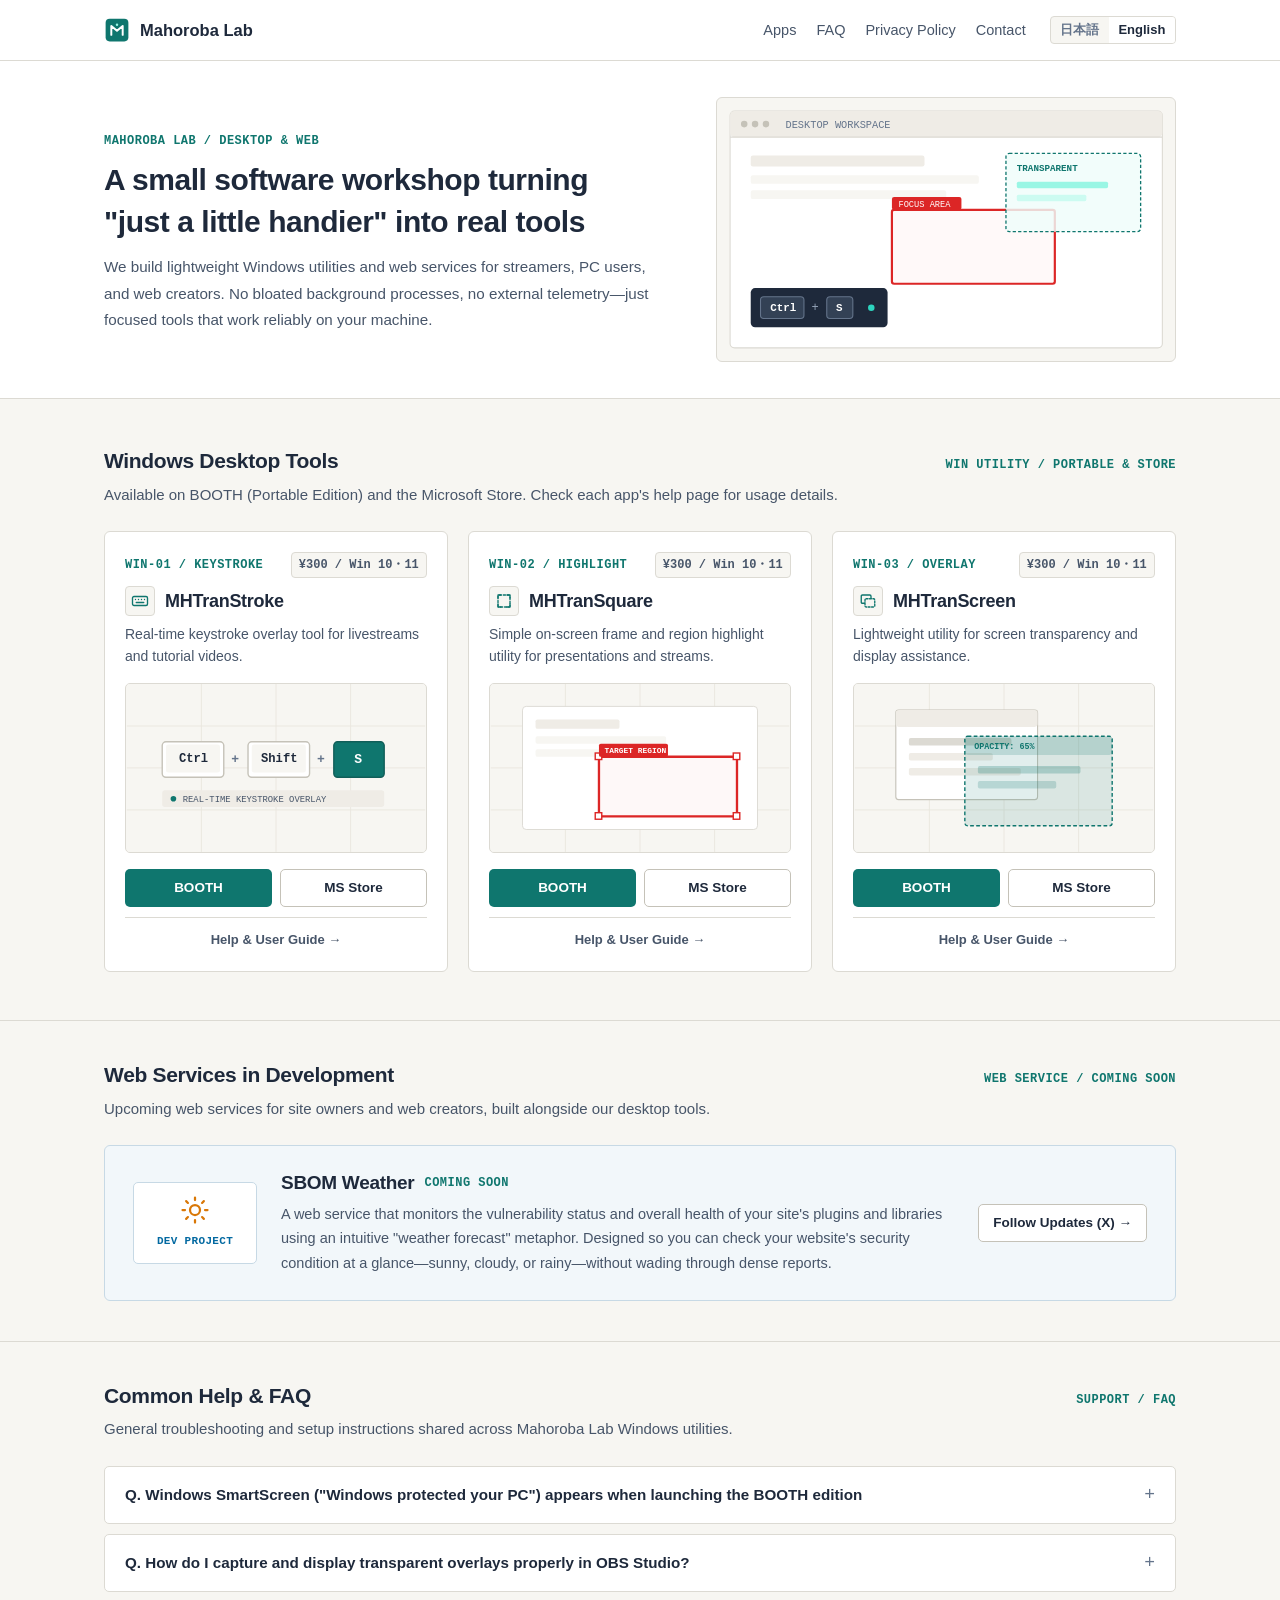
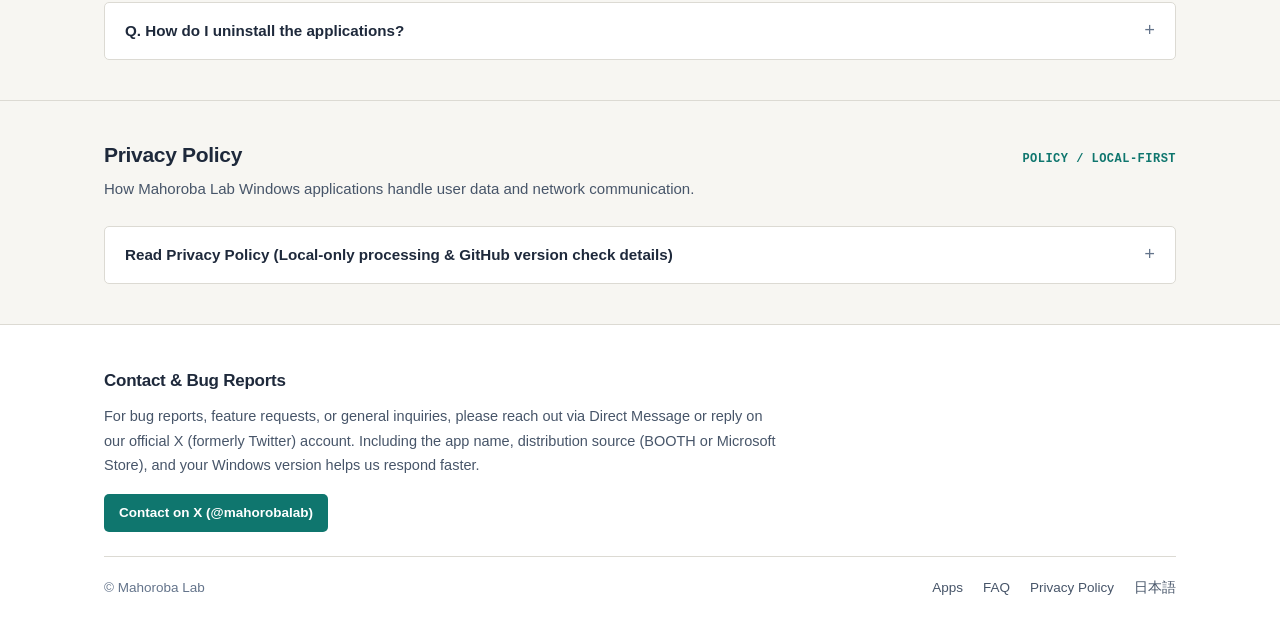
==== en/index.html @ dfae75d5 "feat: add MH-Portal static site with apps, assets, and documentation pages" ====
<!DOCTYPE html>
<html lang="en">
<head>
  <meta charset="UTF-8">
  <meta name="viewport" content="width=device-width, initial-scale=1.0">
  <title>Mahoroba Lab | Official Portal &amp; Help</title>
  <meta name="description" content="Official portal, common help, and privacy policy for Windows utilities and web services developed by Mahoroba Lab.">
  <link rel="stylesheet" href="../assets/css/style.css">
</head>
<body>
  <header class="site-header">
    <div class="container header-inner">
      <a href="index.html" class="brand-link">
        <svg class="brand-mark-svg" viewBox="0 0 32 32" fill="none" aria-hidden="true">
          <rect x="2" y="2" width="28" height="28" rx="5" fill="#0F766E"/>
          <path d="M9 22V11L16 17L23 11V22" stroke="#FFFFFF" stroke-width="2.4" stroke-linecap="round" stroke-linejoin="round"/>
          <circle cx="16" cy="9.5" r="1.5" fill="#99F6E4"/>
        </svg>
        <span>Mahoroba Lab</span>
      </a>
      <div class="header-right">
        <nav class="site-nav" aria-label="Main navigation">
          <a href="#apps">Apps</a>
          <a href="#faq">FAQ</a>
          <a href="#privacy">Privacy Policy</a>
          <a href="#contact">Contact</a>
        </nav>
        <div class="lang-switch" aria-label="Language switcher">
          <a href="../index.html" lang="ja">日本語</a>
          <span class="lang-active" aria-current="page">English</span>
        </div>
      </div>
    </div>
  </header>

  <main>
    <!-- Compact 2-Column Intro -->
    <section class="intro-band">
      <div class="container">
        <div class="intro-grid">
          <div class="intro-copy">
            <span class="mono-label">MAHOROBA LAB / DESKTOP &amp; WEB</span>
            <h1 class="intro-title">A small software workshop turning <span class="ib">"just a little handier"</span> into real tools</h1>
            <p class="intro-lead">
              We build lightweight Windows utilities and web services for streamers, PC users, and web creators. No bloated background processes, no external telemetry—just focused tools that work reliably on your machine.
            </p>
          </div>
          <div class="intro-mockup" aria-hidden="true">
            <svg viewBox="0 0 400 220" fill="none" xmlns="http://www.w3.org/2000/svg">
              <rect x="1" y="1" width="398" height="218" rx="4" fill="#FFFFFF" stroke="#DCDAD3"/>
              <rect x="1" y="1" width="398" height="24" rx="4" fill="#EFECE6"/>
              <line x1="1" y1="25" x2="399" y2="25" stroke="#DCDAD3"/>
              <circle cx="14" cy="13" r="3" fill="#C5C2B8"/>
              <circle cx="24" cy="13" r="3" fill="#C5C2B8"/>
              <circle cx="34" cy="13" r="3" fill="#C5C2B8"/>
              <text x="52" y="16.5" fill="#64748B" font-family="Consolas, monospace" font-size="9.5">DESKTOP WORKSPACE</text>

              <rect x="20" y="42" width="160" height="10" rx="2" fill="#EFECE6"/>
              <rect x="20" y="60" width="210" height="8" rx="2" fill="#F7F6F2"/>
              <rect x="20" y="74" width="180" height="8" rx="2" fill="#F7F6F2"/>

              <rect x="150" y="92" width="150" height="68" rx="2" fill="#FEF2F2" fill-opacity="0.45" stroke="#DC2626" stroke-width="2"/>
              <rect x="150" y="80" width="64" height="12" rx="2" fill="#DC2626"/>
              <text x="156" y="89" fill="#FFFFFF" font-family="Consolas, monospace" font-size="8">FOCUS AREA</text>

              <rect x="255" y="40" width="124" height="72" rx="3" fill="#F0FDFA" fill-opacity="0.82" stroke="#0F766E" stroke-width="1.2" stroke-dasharray="3 2"/>
              <text x="265" y="56" fill="#0F766E" font-family="Consolas, monospace" font-size="8.5" font-weight="bold">TRANSPARENT</text>
              <rect x="265" y="66" width="84" height="6" rx="1.5" fill="#99F6E4"/>
              <rect x="265" y="78" width="64" height="6" rx="1.5" fill="#CCFBF1"/>

              <rect x="20" y="164" width="126" height="36" rx="4" fill="#1E293B"/>
              <rect x="29" y="172" width="40" height="20" rx="3" fill="#334155" stroke="#64748B" stroke-width="1"/>
              <text x="38" y="185.5" fill="#FFFFFF" font-family="Consolas, monospace" font-size="10" font-weight="bold">Ctrl</text>
              <text x="76" y="185.5" fill="#94A3B8" font-family="Consolas, monospace" font-size="11">+</text>
              <rect x="90" y="172" width="24" height="20" rx="3" fill="#334155" stroke="#64748B" stroke-width="1"/>
              <text x="98.5" y="185.5" fill="#FFFFFF" font-family="Consolas, monospace" font-size="10" font-weight="bold">S</text>
              <circle cx="131" cy="182" r="3" fill="#2DD4BF"/>
            </svg>
          </div>
        </div>
      </div>
    </section>

    <!-- Windows Desktop Tools Catalog -->
    <section id="apps" class="section">
      <div class="container">
        <div class="section-header">
          <div class="section-header-row">
            <h2 class="section-title">Windows Desktop Tools</h2>
            <span class="mono-label">WIN UTILITY / PORTABLE &amp; STORE</span>
          </div>
          <p class="section-desc">Available on BOOTH (Portable Edition) and the Microsoft Store. Check each app's help page for usage details.</p>
        </div>

        <div class="apps-grid">
          <!-- MHTranStroke -->
          <article class="card">
            <div class="app-card-header">
              <div class="app-meta-row">
                <span class="mono-label">WIN-01 / KEYSTROKE</span>
                <span class="app-price-tag">¥300 / Win 10・11</span>
              </div>
              <div class="app-title-row">
                <span class="app-icon-box" aria-hidden="true">
                  <svg viewBox="0 0 24 24" fill="none" stroke="currentColor" stroke-width="1.8" stroke-linecap="round" stroke-linejoin="round">
                    <rect x="2" y="6" width="20" height="12" rx="2"/>
                    <path d="M6 10h.01M10 10h.01M14 10h.01M18 10h.01M7 14h10"/>
                  </svg>
                </span>
                <h3 class="app-name">MHTranStroke</h3>
              </div>
              <p class="app-tagline">Real-time keystroke overlay tool for livestreams and tutorial videos.</p>
            </div>
            <div class="screenshot-frame" aria-label="MHTranStroke UI preview">
              <svg viewBox="0 0 320 180" fill="none" xmlns="http://www.w3.org/2000/svg">
                <rect width="320" height="180" fill="#F7F6F2"/>
                <path d="M0 45H320M0 90H320M0 135H320M80 0V180M160 0V180M240 0V180" stroke="#EAE7DF" stroke-width="1"/>
                <rect x="38" y="62" width="66" height="38" rx="4" fill="#FFFFFF" stroke="#C5C2B8" stroke-width="1.5"/>
                <rect x="42" y="65" width="58" height="30" rx="2.5" fill="#F7F6F2"/>
                <text x="56" y="84" fill="#1E293B" font-family="Consolas, monospace" font-size="13" font-weight="bold">Ctrl</text>
                <text x="112" y="85" fill="#64748B" font-family="Consolas, monospace" font-size="14" font-weight="bold">+</text>
                <rect x="130" y="62" width="66" height="38" rx="4" fill="#FFFFFF" stroke="#C5C2B8" stroke-width="1.5"/>
                <rect x="134" y="65" width="58" height="30" rx="2.5" fill="#F7F6F2"/>
                <text x="144" y="84" fill="#1E293B" font-family="Consolas, monospace" font-size="13" font-weight="bold">Shift</text>
                <text x="204" y="85" fill="#64748B" font-family="Consolas, monospace" font-size="14" font-weight="bold">+</text>
                <rect x="222" y="62" width="54" height="38" rx="4" fill="#0F766E" stroke="#115E59" stroke-width="1.5"/>
                <text x="244" y="85" fill="#FFFFFF" font-family="Consolas, monospace" font-size="14" font-weight="bold">S</text>
                <rect x="38" y="114" width="238" height="18" rx="3" fill="#EFECE6"/>
                <circle cx="50" cy="123" r="3" fill="#0F766E"/>
                <text x="60" y="126.5" fill="#475569" font-family="Consolas, monospace" font-size="9.5">REAL-TIME KEYSTROKE OVERLAY</text>
              </svg>
            </div>
            <div class="card-actions">
              <div class="btn-pair">
                <a href="https://mahorobalab.booth.pm/items/9150270" target="_blank" rel="noopener noreferrer" class="btn btn-primary">BOOTH</a>
                <a href="https://apps.microsoft.com/detail/9N3MZCJGKTMC" target="_blank" rel="noopener noreferrer" class="btn btn-secondary">MS Store</a>
              </div>
              <a href="apps/mhtranstroke.html" class="card-help-link">Help &amp; User Guide →</a>
            </div>
          </article>

          <!-- MHTranSquare -->
          <article class="card">
            <div class="app-card-header">
              <div class="app-meta-row">
                <span class="mono-label">WIN-02 / HIGHLIGHT</span>
                <span class="app-price-tag">¥300 / Win 10・11</span>
              </div>
              <div class="app-title-row">
                <span class="app-icon-box" aria-hidden="true">
                  <svg viewBox="0 0 24 24" fill="none" stroke="currentColor" stroke-width="1.8" stroke-linecap="round" stroke-linejoin="round">
                    <rect x="4" y="4" width="16" height="16" rx="1.5" stroke-dasharray="3 2.5"/>
                    <path d="M4 8V4h4M16 4h4v4M4 16v4h4M16 20h4v-4"/>
                  </svg>
                </span>
                <h3 class="app-name">MHTranSquare</h3>
              </div>
              <p class="app-tagline">Simple on-screen frame and region highlight utility for presentations and streams.</p>
            </div>
            <div class="screenshot-frame" aria-label="MHTranSquare UI preview">
              <svg viewBox="0 0 320 180" fill="none" xmlns="http://www.w3.org/2000/svg">
                <rect width="320" height="180" fill="#F7F6F2"/>
                <path d="M0 45H320M0 90H320M0 135H320M80 0V180M160 0V180M240 0V180" stroke="#EAE7DF" stroke-width="1"/>
                <rect x="34" y="24" width="252" height="132" rx="4" fill="#FFFFFF" stroke="#DCDAD3"/>
                <rect x="48" y="38" width="90" height="10" rx="2" fill="#EFECE6"/>
                <rect x="48" y="56" width="140" height="8" rx="2" fill="#F7F6F2"/>
                <rect x="48" y="70" width="110" height="8" rx="2" fill="#F7F6F2"/>
                <rect x="116" y="78" width="148" height="64" rx="2" fill="#FEF2F2" fill-opacity="0.55" stroke="#DC2626" stroke-width="2.5"/>
                <rect x="112" y="74" width="7" height="7" fill="#FFFFFF" stroke="#DC2626" stroke-width="1.5"/>
                <rect x="260" y="74" width="7" height="7" fill="#FFFFFF" stroke="#DC2626" stroke-width="1.5"/>
                <rect x="112" y="138" width="7" height="7" fill="#FFFFFF" stroke="#DC2626" stroke-width="1.5"/>
                <rect x="260" y="138" width="7" height="7" fill="#FFFFFF" stroke="#DC2626" stroke-width="1.5"/>
                <rect x="116" y="64" width="74" height="14" rx="2" fill="#DC2626"/>
                <text x="122" y="74" fill="#FFFFFF" font-family="Consolas, monospace" font-size="8.5" font-weight="bold">TARGET REGION</text>
              </svg>
            </div>
            <div class="card-actions">
              <div class="btn-pair">
                <a href="https://mahorobalab.booth.pm/items/9150044" target="_blank" rel="noopener noreferrer" class="btn btn-primary">BOOTH</a>
                <a href="https://apps.microsoft.com/detail/9MWCC31HVM4F" target="_blank" rel="noopener noreferrer" class="btn btn-secondary">MS Store</a>
              </div>
              <a href="apps/mhtransquare.html" class="card-help-link">Help &amp; User Guide →</a>
            </div>
          </article>

          <!-- MHTranScreen -->
          <article class="card">
            <div class="app-card-header">
              <div class="app-meta-row">
                <span class="mono-label">WIN-03 / OVERLAY</span>
                <span class="app-price-tag">¥300 / Win 10・11</span>
              </div>
              <div class="app-title-row">
                <span class="app-icon-box" aria-hidden="true">
                  <svg viewBox="0 0 24 24" fill="none" stroke="currentColor" stroke-width="1.8" stroke-linecap="round" stroke-linejoin="round">
                    <rect x="3" y="4" width="13" height="11" rx="1.5"/>
                    <rect x="8" y="9" width="13" height="11" rx="1.5" fill="#F7F6F2" stroke-dasharray="2.5 2"/>
                  </svg>
                </span>
                <h3 class="app-name">MHTranScreen</h3>
              </div>
              <p class="app-tagline">Lightweight utility for screen transparency and display assistance.</p>
            </div>
            <div class="screenshot-frame" aria-label="MHTranScreen UI preview">
              <svg viewBox="0 0 320 180" fill="none" xmlns="http://www.w3.org/2000/svg">
                <rect width="320" height="180" fill="#F7F6F2"/>
                <path d="M0 45H320M0 90H320M0 135H320M80 0V180M160 0V180M240 0V180" stroke="#EAE7DF" stroke-width="1"/>
                <rect x="44" y="28" width="152" height="96" rx="3" fill="#FFFFFF" stroke="#C5C2B8" stroke-width="1.2"/>
                <rect x="44" y="28" width="152" height="18" rx="3" fill="#EFECE6"/>
                <rect x="58" y="58" width="110" height="8" rx="2" fill="#DCDAD3"/>
                <rect x="58" y="74" width="90" height="8" rx="2" fill="#EFECE6"/>
                <rect x="58" y="90" width="120" height="8" rx="2" fill="#EFECE6"/>
                <rect x="118" y="56" width="158" height="96" rx="3" fill="#0F766E" fill-opacity="0.12" stroke="#0F766E" stroke-width="1.5" stroke-dasharray="4 2.5"/>
                <rect x="118" y="56" width="158" height="20" rx="3" fill="#0F766E" fill-opacity="0.18"/>
                <text x="128" y="69.5" fill="#0F766E" font-family="Consolas, monospace" font-size="9" font-weight="bold">OPACITY: 65%</text>
                <rect x="132" y="88" width="110" height="8" rx="2" fill="#0F766E" fill-opacity="0.25"/>
                <rect x="132" y="104" width="84" height="8" rx="2" fill="#0F766E" fill-opacity="0.2"/>
              </svg>
            </div>
            <div class="card-actions">
              <div class="btn-pair">
                <a href="https://mahorobalab.booth.pm/items/9150259" target="_blank" rel="noopener noreferrer" class="btn btn-primary">BOOTH</a>
                <a href="https://apps.microsoft.com/detail/9ND15SXK505D" target="_blank" rel="noopener noreferrer" class="btn btn-secondary">MS Store</a>
              </div>
              <a href="apps/mhtranscreen.html" class="card-help-link">Help &amp; User Guide →</a>
            </div>
          </article>
        </div>
      </div>
    </section>

    <!-- Web Service in Development (Horizontal Banner Card) -->
    <section id="web-services" class="section section-compact section-divider">
      <div class="container">
        <div class="section-header">
          <div class="section-header-row">
            <h2 class="section-title">Web Services in Development</h2>
            <span class="mono-label">WEB SERVICE / COMING SOON</span>
          </div>
          <p class="section-desc">Upcoming web services for site owners and web creators, built alongside our desktop tools.</p>
        </div>

        <article class="weather-banner">
          <div class="weather-badge-col">
            <svg viewBox="0 0 24 24" fill="none" stroke="#D97706" stroke-width="1.8" stroke-linecap="round" aria-hidden="true">
              <circle cx="12" cy="12" r="4"/>
              <path d="M12 2v2M12 20v2M4.93 4.93l1.41 1.41M17.66 17.66l1.41 1.41M2 12h2M20 12h2M4.93 19.07l1.41-1.41M17.66 6.34l1.41-1.41"/>
            </svg>
            <span class="weather-dev-label">DEV PROJECT</span>
          </div>

          <div class="weather-content-col">
            <div class="service-title-row">
              <h3 class="service-title">SBOM Weather</h3>
              <span class="mono-label">COMING SOON</span>
            </div>
            <p class="service-desc">
              A web service that monitors the vulnerability status and overall health of your site's plugins and libraries using an intuitive "weather forecast" metaphor. Designed so you can check your website's security condition at a glance—sunny, cloudy, or rainy—without wading through dense reports.
            </p>
          </div>

          <div class="weather-action-col">
            <a href="https://x.com/mahorobalab" target="_blank" rel="noopener noreferrer" class="btn btn-secondary">
              Follow Updates (X) →
            </a>
          </div>
        </article>
      </div>
    </section>

    <!-- Common Help & FAQ -->
    <section id="faq" class="section section-compact section-divider">
      <div class="container">
        <div class="section-header">
          <div class="section-header-row">
            <h2 class="section-title">Common Help &amp; FAQ</h2>
            <span class="mono-label">SUPPORT / FAQ</span>
          </div>
          <p class="section-desc">General troubleshooting and setup instructions shared across Mahoroba Lab Windows utilities.</p>
        </div>

        <div class="accordion-list">
          <details class="accordion-item">
            <summary class="accordion-summary">Q. Windows SmartScreen ("Windows protected your PC") appears when launching the BOOTH edition</summary>
            <div class="accordion-body">
              <p>Because the portable edition distributed on BOOTH is an independently published executable, Microsoft Defender SmartScreen may display a warning right after release or while download volume is still low.</p>
              <p>After verifying that you downloaded the file directly from our official BOOTH page, follow these steps to launch the app:</p>
              <ol>
                <li>Click <strong>More info</strong> inside the SmartScreen dialog.</li>
                <li>Click <strong>Run anyway</strong> at the bottom of the window.</li>
              </ol>
              <p>Once allowed, the warning will not appear on subsequent launches. Note that the Microsoft Store edition is signed and reviewed through the Store, so this warning does not appear.</p>
            </div>
          </details>

          <details class="accordion-item">
            <summary class="accordion-summary">Q. How do I capture and display transparent overlays properly in OBS Studio?</summary>
            <div class="accordion-body">
              <p>To composite our overlay utilities cleanly with a transparent background in OBS Studio, check your Window Capture or Game Capture properties:</p>
              <ol>
                <li>In OBS <strong>Sources</strong>, add a <strong>Window Capture</strong> source and select the target app window.</li>
                <li>If the window does not appear or transparency is not preserved, change <strong>Capture Method</strong> to <strong>Windows 10 (1903 and up)</strong>.</li>
                <li>If <strong>Allow Transparency</strong> is available in the capture properties, enable it. When using Game Capture, check <strong>Allow Transparency</strong> in the source properties.</li>
              </ol>
              <p>Please also refer to each app's individual Help &amp; User Guide page for recommended per-app settings.</p>
            </div>
          </details>

          <details class="accordion-item">
            <summary class="accordion-summary">Q. How do I uninstall the applications?</summary>
            <div class="accordion-body">
              <p>The uninstallation method depends on how you installed the app:</p>
              <ul>
                <li><strong>BOOTH (Portable Edition):</strong> No installer or Windows registry entries are used. Simply close the application and delete the extracted folder to complete uninstallation.</li>
                <li><strong>Microsoft Store Edition:</strong> Open Windows <strong>Settings</strong> &gt; <strong>Apps</strong> &gt; <strong>Installed apps</strong>, locate the application, and select <strong>Uninstall</strong>.</li>
              </ul>
            </div>
          </details>
        </div>
      </div>
    </section>

    <!-- Privacy Policy (Compact Accordion) -->
    <section id="privacy" class="section section-compact section-divider">
      <div class="container">
        <div class="section-header">
          <div class="section-header-row">
            <h2 class="section-title">Privacy Policy</h2>
            <span class="mono-label">POLICY / LOCAL-FIRST</span>
          </div>
          <p class="section-desc">How Mahoroba Lab Windows applications handle user data and network communication.</p>
        </div>

        <div class="accordion-list">
          <details id="privacy-details" class="accordion-item">
            <summary class="accordion-summary">Read Privacy Policy (Local-only processing &amp; GitHub version check details)</summary>
            <div class="accordion-body">
              <div class="policy-article">
                <h3>1. Local-Only Processing &amp; Zero Data Collection</h3>
                <p>
                  In all Windows applications provided by Mahoroba Lab, user keystrokes, screen regions, display information, and configuration settings are <strong>processed strictly on your local device</strong>. None of this data is ever transmitted to, stored on, or collected by any external server.
                </p>
              </div>

              <div class="policy-article">
                <h3>2. Network Requests for Version Checks</h3>
                <p>
                  To check whether a newer version of the application is available, the app may perform a read-only HTTPS GET request to a public JSON file hosted on GitHub. No personally identifiable information or local user data is transmitted during this check.
                </p>
              </div>

              <div class="policy-article">
                <h3>3. Third-Party Sharing</h3>
                <p>
                  Because our applications do not collect user data, no personal information is ever shared with or provided to third parties.
                </p>
              </div>

              <div class="policy-article">
                <h3>4. Contact &amp; Updates</h3>
                <p>
                  If you have any questions regarding this Privacy Policy, please contact us via our official X account (@mahorobalab). This policy may be updated without prior notice to reflect changes in laws or application specifications.
                </p>
              </div>

              <p class="policy-meta">UPDATED: 2026-11 / MAHOROBA LAB</p>
            </div>
          </details>
        </div>
      </div>
    </section>
  </main>

  <!-- Footer & Contact -->
  <footer id="contact" class="site-footer">
    <div class="container">
      <div class="footer-contact">
        <h2 class="footer-title">Contact &amp; Bug Reports</h2>
        <p class="footer-desc">
          For bug reports, feature requests, or general inquiries, please reach out via Direct Message or reply on our official X (formerly Twitter) account. Including the app name, distribution source (BOOTH or Microsoft Store), and your Windows version helps us respond faster.
        </p>
        <div class="footer-actions">
          <a href="https://x.com/mahorobalab" target="_blank" rel="noopener noreferrer" class="btn btn-primary">
            Contact on X (@mahorobalab)
          </a>
        </div>
      </div>

      <div class="footer-bottom">
        <p>© Mahoroba Lab</p>
        <div class="footer-links">
          <a href="#apps">Apps</a>
          <a href="#faq">FAQ</a>
          <a href="#privacy">Privacy Policy</a>
          <a href="../index.html" lang="ja">日本語</a>
        </div>
      </div>
    </div>
  </footer>

  <script>
    (function () {
      function openPrivacyIfTargeted() {
        if (window.location.hash === '#privacy') {
          var el = document.getElementById('privacy-details');
          if (el) el.open = true;
        }
      }
      openPrivacyIfTargeted();
      window.addEventListener('hashchange', openPrivacyIfTargeted);
    })();
  </script>
</body>
</html>
---- assets/css/style.css ----
/* ==========================================================================
   Mahoroba Lab (まほろばラボ) - Official Portal & Documentation Stylesheet
   Light-mode only, Japanese indie software workshop / catalog aesthetic.
   ========================================================================== */

:root {
  --bg-page: #F7F6F2;
  --bg-card: #FFFFFF;
  --bg-subtle: #EFECE6;
  --bg-weather: #F2F7FA;
  --border-weather: #C7D9E5;
  --text-primary: #1E293B;
  --text-secondary: #475569;
  --text-muted: #64748B;
  --accent: #0F766E;
  --accent-hover: #115E59;
  --accent-soft: #ECFDF5;
  --accent-border: #99F6E4;
  --border: #DCDAD3;
  --border-strong: #C5C2B8;
  --radius-sm: 4px;
  --radius-btn: 5px;
  --radius-md: 5px;
  --radius-lg: 6px;
  --container-width: 1120px;
  --doc-width: 840px;
  --font-sans: "Hiragino Kaku Gothic ProN", "Hiragino Sans", "Noto Sans JP", "Yu Gothic UI", "Yu Gothic", "Meiryo", -apple-system, BlinkMacSystemFont, "Segoe UI", sans-serif;
  --font-mono: "JetBrains Mono", Consolas, ui-monospace, SFMono-Regular, Menlo, Monaco, "Courier New", monospace;
}

/* Reset & Base */
*,
*::before,
*::after {
  box-sizing: border-box;
}

html {
  scroll-behavior: smooth;
  -webkit-text-size-adjust: 100%;
  overflow-x: clip;
}

body {
  margin: 0;
  padding: 0;
  background-color: var(--bg-page);
  color: var(--text-primary);
  font-family: var(--font-sans);
  font-size: 16px;
  font-weight: 400;
  line-height: 1.7;
  -webkit-font-smoothing: antialiased;
  overflow-x: clip;
}

img {
  max-width: 100%;
  display: block;
}

a {
  color: var(--accent);
  text-decoration: none;
}

a:hover {
  text-decoration: underline;
}

h1, h2, h3, h4 {
  margin: 0;
  color: var(--text-primary);
  font-weight: 700;
  line-height: 1.38;
  letter-spacing: -0.015em;
}

p {
  margin: 0;
}

ul, ol {
  margin: 0;
  padding-left: 1.4rem;
}

li + li {
  margin-top: 0.4rem;
}

code {
  font-family: var(--font-mono);
  font-size: 0.875em;
  background-color: var(--bg-subtle);
  border: 1px solid var(--border);
  border-radius: var(--radius-sm);
  padding: 0.12em 0.4em;
  color: var(--text-primary);
}

.ib {
  display: inline-block;
}

/* Monospace Category / Spec Labels */
.mono-label {
  display: inline-block;
  font-family: var(--font-mono);
  font-size: 0.75rem;
  font-weight: 600;
  letter-spacing: 0.04em;
  color: var(--accent);
  text-transform: uppercase;
}

/* Layout Containers */
.container {
  width: 100%;
  max-width: var(--container-width);
  margin: 0 auto;
  padding: 0 1.5rem;
}

.doc-container {
  width: 100%;
  max-width: var(--doc-width);
  margin: 0 auto;
  padding: 0 1.5rem;
}

/* Header */
.site-header {
  background-color: var(--bg-card);
  border-bottom: 1px solid var(--border);
  position: sticky;
  top: 0;
  z-index: 50;
}

.header-inner {
  display: flex;
  align-items: center;
  justify-content: space-between;
  gap: 1.25rem;
  min-height: 60px;
  padding-top: 0.55rem;
  padding-bottom: 0.55rem;
}

.brand-link {
  display: inline-flex;
  align-items: center;
  gap: 0.625rem;
  color: var(--text-primary);
  font-weight: 700;
  font-size: 1.03125rem;
  text-decoration: none;
  white-space: nowrap;
}

.brand-link:hover {
  text-decoration: none;
  color: var(--accent);
}

.brand-mark-svg {
  width: 26px;
  height: 26px;
  flex-shrink: 0;
}

.header-right {
  display: flex;
  align-items: center;
  gap: 1.5rem;
}

.site-nav {
  display: flex;
  align-items: center;
  gap: 1.25rem;
  flex-wrap: wrap;
}

.site-nav a {
  color: var(--text-secondary);
  font-size: 0.90625rem;
  font-weight: 500;
  text-decoration: none;
  transition: color 0.15s ease;
  white-space: nowrap;
}

.site-nav a:hover {
  color: var(--accent);
  text-decoration: none;
}

/* Language Switcher */
.lang-switch {
  display: inline-flex;
  align-items: center;
  border: 1px solid var(--border);
  border-radius: var(--radius-sm);
  background-color: var(--bg-page);
  overflow: hidden;
  flex-shrink: 0;
}

.lang-switch span,
.lang-switch a {
  display: inline-block;
  padding: 0.22rem 0.6rem;
  font-size: 0.8125rem;
  font-weight: 600;
  line-height: 1.4;
  text-decoration: none;
}

.lang-switch .lang-active {
  background-color: var(--bg-card);
  color: var(--text-primary);
}

.lang-switch a {
  color: var(--text-muted);
  transition: color 0.15s ease, background-color 0.15s ease;
}

.lang-switch a:hover {
  color: var(--accent);
  background-color: var(--bg-card);
  text-decoration: none;
}

/* Compact 2-Column Intro (Hero Replacement) */
.intro-band {
  background-color: var(--bg-card);
  border-bottom: 1px solid var(--border);
  padding: 2.25rem 0;
}

.intro-grid {
  display: grid;
  grid-template-columns: 1.25fr 1fr;
  align-items: center;
  gap: 2.25rem;
}

.intro-copy .mono-label {
  margin-bottom: 0.5rem;
}

.intro-title {
  font-size: clamp(1.375rem, 2.5vw, 1.875rem);
  font-weight: 700;
  line-height: 1.38;
  margin-bottom: 0.75rem;
}

.intro-lead {
  color: var(--text-secondary);
  font-size: 0.95rem;
  line-height: 1.75;
  max-width: 560px;
}

/* Lightweight UI Mockup on Right */
.intro-mockup {
  background-color: var(--bg-page);
  border: 1px solid var(--border);
  border-radius: var(--radius-lg);
  padding: 0.75rem;
}

.intro-mockup svg {
  width: 100%;
  height: auto;
  display: block;
}

/* Sections */
.section {
  padding: 3rem 0;
}

.section-compact {
  padding: 2.5rem 0;
}

.section-divider {
  border-top: 1px solid var(--border);
}

.section-header {
  margin-bottom: 1.5rem;
}

.section-header-row {
  display: flex;
  align-items: baseline;
  justify-content: space-between;
  flex-wrap: wrap;
  gap: 0.5rem 1rem;
  margin-bottom: 0.35rem;
}

.section-title {
  font-size: 1.3125rem;
  font-weight: 700;
}

.section-desc {
  color: var(--text-secondary);
  font-size: 0.9375rem;
}

/* App Grid & Tool Cards */
.apps-grid {
  display: grid;
  grid-template-columns: repeat(3, 1fr);
  gap: 1.25rem;
}

.card {
  background-color: var(--bg-card);
  border: 1px solid var(--border);
  border-radius: var(--radius-lg);
  padding: 1.25rem;
  display: flex;
  flex-direction: column;
}

.app-card-header {
  margin-bottom: 0.75rem;
}

.app-meta-row {
  display: flex;
  align-items: center;
  justify-content: space-between;
  gap: 0.5rem;
  margin-bottom: 0.5rem;
}

.app-price-tag {
  font-family: var(--font-mono);
  font-size: 0.75rem;
  font-weight: 600;
  color: var(--text-secondary);
  background-color: var(--bg-page);
  border: 1px solid var(--border);
  border-radius: var(--radius-sm);
  padding: 0.12rem 0.45rem;
  white-space: nowrap;
}

.app-title-row {
  display: flex;
  align-items: center;
  gap: 0.625rem;
  margin-bottom: 0.4rem;
}

.app-icon-box {
  width: 30px;
  height: 30px;
  border-radius: var(--radius-sm);
  background-color: var(--bg-page);
  border: 1px solid var(--border);
  display: inline-flex;
  align-items: center;
  justify-content: center;
  flex-shrink: 0;
  color: var(--accent);
}

.app-icon-box svg {
  width: 18px;
  height: 18px;
}

.app-name {
  font-size: 1.125rem;
  font-weight: 700;
}

.app-tagline {
  color: var(--text-secondary);
  font-size: 0.875rem;
  line-height: 1.6;
  min-height: 2.8em;
}

/* Screenshot Frame (16:9, SVG illustration ready to swap with <img>) */
.screenshot-frame {
  aspect-ratio: 16 / 9;
  background-color: var(--bg-page);
  border: 1px solid var(--border);
  border-radius: var(--radius-md);
  display: flex;
  align-items: center;
  justify-content: center;
  margin: 0.25rem 0 1rem;
  overflow: hidden;
}

.screenshot-frame img {
  width: 100%;
  height: 100%;
  object-fit: cover;
}

.screenshot-frame svg {
  width: 100%;
  height: 100%;
  display: block;
}

/* Card Actions: 50/50 Buttons + Subtle Help Link */
.card-actions {
  margin-top: auto;
  display: flex;
  flex-direction: column;
  gap: 0.65rem;
}

.btn-pair {
  display: grid;
  grid-template-columns: 1fr 1fr;
  gap: 0.5rem;
}

.btn {
  display: inline-flex;
  align-items: center;
  justify-content: center;
  gap: 0.4rem;
  padding: 0.55rem 0.875rem;
  font-family: inherit;
  font-size: 0.84375rem;
  font-weight: 600;
  line-height: 1.35;
  border-radius: var(--radius-btn);
  border: 1px solid transparent;
  cursor: pointer;
  text-decoration: none;
  transition: background-color 0.15s ease, border-color 0.15s ease, color 0.15s ease;
  text-align: center;
}

.btn:hover {
  text-decoration: none;
}

.btn-primary {
  background-color: var(--accent);
  color: #FFFFFF;
}

.btn-primary:hover {
  background-color: var(--accent-hover);
}

.btn-secondary {
  background-color: var(--bg-card);
  color: var(--text-primary);
  border-color: var(--border-strong);
}

.btn-secondary:hover {
  background-color: var(--bg-page);
  border-color: var(--text-muted);
}

.card-help-link {
  display: inline-flex;
  align-items: center;
  justify-content: center;
  gap: 0.25rem;
  font-size: 0.8125rem;
  font-weight: 600;
  color: var(--text-secondary);
  border-top: 1px solid var(--border);
  padding-top: 0.65rem;
  transition: color 0.15s ease;
}

.card-help-link:hover {
  color: var(--accent);
  text-decoration: none;
}

/* SBOM Weather Horizontal Banner Card */
.weather-banner {
  background-color: var(--bg-weather);
  border: 1px solid var(--border-weather);
  border-radius: var(--radius-lg);
  padding: 1.5rem 1.75rem;
  display: grid;
  grid-template-columns: auto 1fr auto;
  align-items: center;
  gap: 1.5rem;
}

.weather-badge-col {
  display: flex;
  flex-direction: column;
  align-items: center;
  gap: 0.45rem;
  padding: 0.75rem 1rem;
  background-color: #FFFFFF;
  border: 1px solid var(--border-weather);
  border-radius: var(--radius-md);
  min-width: 124px;
  text-align: center;
}

.weather-badge-col svg {
  width: 30px;
  height: 30px;
}

.weather-dev-label {
  font-family: var(--font-mono);
  font-size: 0.6875rem;
  font-weight: 600;
  color: #0369A1;
  letter-spacing: 0.03em;
}

.weather-content-col {
  min-width: 0;
}

.service-title-row {
  display: flex;
  align-items: center;
  gap: 0.625rem;
  flex-wrap: wrap;
  margin-bottom: 0.35rem;
}

.service-title {
  font-size: 1.1875rem;
  font-weight: 700;
}

.service-desc {
  color: var(--text-secondary);
  font-size: 0.90625rem;
  line-height: 1.7;
}

.weather-action-col {
  flex-shrink: 0;
}

/* Accordions (FAQ & Privacy Policy) */
.accordion-list {
  display: flex;
  flex-direction: column;
  gap: 0.625rem;
  width: 100%;
}

.accordion-item {
  background-color: var(--bg-card);
  border: 1px solid var(--border);
  border-radius: var(--radius-md);
}

.accordion-summary {
  list-style: none;
  cursor: pointer;
  padding: 0.95rem 1.25rem;
  font-weight: 600;
  font-size: 0.95rem;
  color: var(--text-primary);
  display: flex;
  align-items: center;
  justify-content: space-between;
  gap: 1rem;
  user-select: none;
}

.accordion-summary::-webkit-details-marker {
  display: none;
}

.accordion-summary::after {
  content: "+";
  font-family: var(--font-mono);
  font-size: 1.125rem;
  font-weight: 400;
  color: var(--text-muted);
  line-height: 1;
  flex-shrink: 0;
}

.accordion-item[open] .accordion-summary::after {
  content: "−";
  color: var(--accent);
}

.accordion-item[open] .accordion-summary {
  border-bottom: 1px solid var(--border);
}

.accordion-body {
  padding: 1rem 1.25rem 1.15rem;
  color: var(--text-secondary);
  font-size: 0.90625rem;
  line-height: 1.75;
}

.accordion-body p + p,
.accordion-body p + ul,
.accordion-body p + ol,
.accordion-body ul + p,
.accordion-body ol + p {
  margin-top: 0.7rem;
}

.policy-article + .policy-article {
  margin-top: 1.125rem;
  padding-top: 1.125rem;
  border-top: 1px solid var(--border);
}

.policy-article h3 {
  font-size: 0.96875rem;
  margin-bottom: 0.35rem;
}

.policy-meta {
  margin-top: 1.125rem;
  padding-top: 0.875rem;
  border-top: 1px solid var(--border);
  font-family: var(--font-mono);
  font-size: 0.8125rem;
  color: var(--text-muted);
}

/* Footer / Contact */
.site-footer {
  background-color: var(--bg-card);
  border-top: 1px solid var(--border);
  padding: 2.75rem 0 2rem;
}

.footer-contact {
  display: flex;
  flex-direction: column;
  gap: 0.75rem;
  padding-bottom: 1.5rem;
  border-bottom: 1px solid var(--border);
}

.footer-title {
  font-size: 1.0625rem;
}

.footer-desc {
  color: var(--text-secondary);
  font-size: 0.90625rem;
  max-width: 680px;
}

.footer-actions {
  display: flex;
  flex-wrap: wrap;
  gap: 0.75rem;
  margin-top: 0.25rem;
}

.footer-bottom {
  padding-top: 1.25rem;
  display: flex;
  align-items: center;
  justify-content: space-between;
  flex-wrap: wrap;
  gap: 1rem;
  font-size: 0.84375rem;
  color: var(--text-muted);
}

.footer-links {
  display: flex;
  gap: 1.25rem;
  flex-wrap: wrap;
}

.footer-links a {
  color: var(--text-secondary);
}

/* ==========================================================================
   App Help / Documentation Subpages
   ========================================================================== */
.doc-main {
  padding: 2.25rem 0 4rem;
}

.breadcrumb {
  display: flex;
  align-items: center;
  gap: 0.5rem;
  font-size: 0.84375rem;
  color: var(--text-muted);
  margin-bottom: 1.5rem;
  flex-wrap: wrap;
}

.breadcrumb a {
  color: var(--text-secondary);
}

.doc-header {
  padding-bottom: 1.5rem;
  border-bottom: 1px solid var(--border);
  margin-bottom: 1.75rem;
}

.doc-header .mono-label,
.doc-label {
  display: inline-block;
  font-family: var(--font-mono);
  font-size: 0.75rem;
  font-weight: 600;
  letter-spacing: 0.04em;
  color: var(--accent);
  text-transform: uppercase;
  margin-bottom: 0.5rem;
}

.doc-title-row {
  display: flex;
  align-items: center;
  gap: 0.75rem;
  margin-bottom: 0.45rem;
}

.doc-title {
  font-size: clamp(1.5rem, 3vw, 1.875rem);
}

.doc-subtitle {
  color: var(--text-secondary);
  font-size: 1rem;
}

.doc-download-bar {
  display: flex;
  flex-wrap: wrap;
  gap: 0.65rem;
  margin-top: 1.25rem;
}

.doc-section {
  margin-bottom: 2.25rem;
}

.doc-section h2 {
  font-size: 1.1875rem;
  padding-bottom: 0.45rem;
  border-bottom: 1px solid var(--border);
  margin-bottom: 0.875rem;
}

.doc-section h3 {
  font-size: 1rem;
  margin: 1.125rem 0 0.45rem;
}

.doc-section p,
.doc-section ul,
.doc-section ol {
  color: var(--text-secondary);
  font-size: 0.9375rem;
  line-height: 1.8;
}

.doc-section p + p,
.doc-section p + ul,
.doc-section p + ol {
  margin-top: 0.75rem;
}

.callout {
  background-color: var(--bg-card);
  border: 1px solid var(--border);
  border-left: 3px solid var(--accent);
  border-radius: var(--radius-sm);
  padding: 0.9rem 1.15rem;
  margin: 1.125rem 0;
  font-size: 0.90625rem;
  color: var(--text-secondary);
}

.callout strong {
  color: var(--text-primary);
}

.spec-table {
  width: 100%;
  border-collapse: collapse;
  margin-top: 0.75rem;
  font-size: 0.90625rem;
  background-color: var(--bg-card);
}

.spec-table th,
.spec-table td {
  padding: 0.7rem 0.95rem;
  border: 1px solid var(--border);
  text-align: left;
  vertical-align: top;
}

.spec-table th {
  width: 30%;
  background-color: var(--bg-subtle);
  color: var(--text-primary);
  font-weight: 600;
}

.spec-table td {
  color: var(--text-secondary);
}

.doc-nav-footer {
  margin-top: 2.75rem;
  padding-top: 1.5rem;
  border-top: 1px solid var(--border);
  display: flex;
  justify-content: space-between;
  align-items: center;
  flex-wrap: wrap;
  gap: 1rem;
}

/* Responsive */
@media (max-width: 960px) {
  .intro-grid {
    grid-template-columns: 1fr;
    gap: 1.5rem;
  }

  .apps-grid {
    grid-template-columns: repeat(2, 1fr);
  }

  .weather-banner {
    grid-template-columns: 1fr;
    gap: 1.125rem;
  }

  .weather-badge-col {
    flex-direction: row;
    justify-content: flex-start;
    width: fit-content;
    padding: 0.5rem 0.85rem;
  }
}

@media (max-width: 768px) {
  .container,
  .doc-container {
    padding: 0 20px;
  }

  .header-inner {
    flex-wrap: wrap;
    min-height: auto;
    gap: 0.625rem 0.75rem;
    padding-top: 0.65rem;
    padding-bottom: 0.65rem;
  }

  .header-right {
    display: contents;
  }

  .brand-link {
    order: 1;
  }

  .lang-switch {
    order: 2;
    margin-left: auto;
  }

  .site-nav {
    order: 3;
    width: 100%;
    flex-wrap: wrap;
    justify-content: center;
    border-top: 1px solid var(--border);
    padding-top: 0.55rem;
    gap: 0.4rem 0.65rem;
  }

  .site-nav a {
    font-size: 0.75rem;
  }

  .intro-band {
    padding: 1.75rem 0;
  }

  .intro-title {
    font-size: clamp(1.25rem, 5vw, 1.625rem);
    line-height: 1.42;
  }

  .intro-lead {
    font-size: 0.90625rem;
  }

  .section,
  .section-compact {
    padding: 2.25rem 0;
  }

  .section-header {
    margin-bottom: 1.25rem;
  }

  .apps-grid {
    grid-template-columns: 1fr;
    gap: 1rem;
  }

  .card {
    padding: 1.125rem;
  }

  .card,
  .weather-banner,
  .accordion-item {
    min-width: 0;
  }

  .app-tagline {
    min-height: 0;
  }

  .weather-banner {
    padding: 1.25rem;
  }

  .weather-action-col,
  .weather-action-col .btn {
    width: 100%;
  }

  .accordion-summary {
    padding: 0.9rem 1.05rem;
    font-size: 0.90625rem;
  }

  .accordion-body {
    padding: 0.95rem 1.05rem 1.1rem;
  }

  .spec-table th {
    width: 38%;
  }

  .spec-table th,
  .spec-table td {
    padding: 0.65rem 0.75rem;
    font-size: 0.875rem;
    word-break: break-word;
  }
}

@media (max-width: 360px) {
  .container,
  .doc-container {
    padding: 0 16px;
  }

  .intro-title {
    font-size: clamp(1.1875rem, 5.2vw, 1.4rem);
  }

  .card {
    padding: 1rem;
  }

  .btn-pair {
    gap: 0.4rem;
  }

  .btn-pair .btn {
    padding: 0.5rem 0.5rem;
    font-size: 0.8125rem;
  }
}
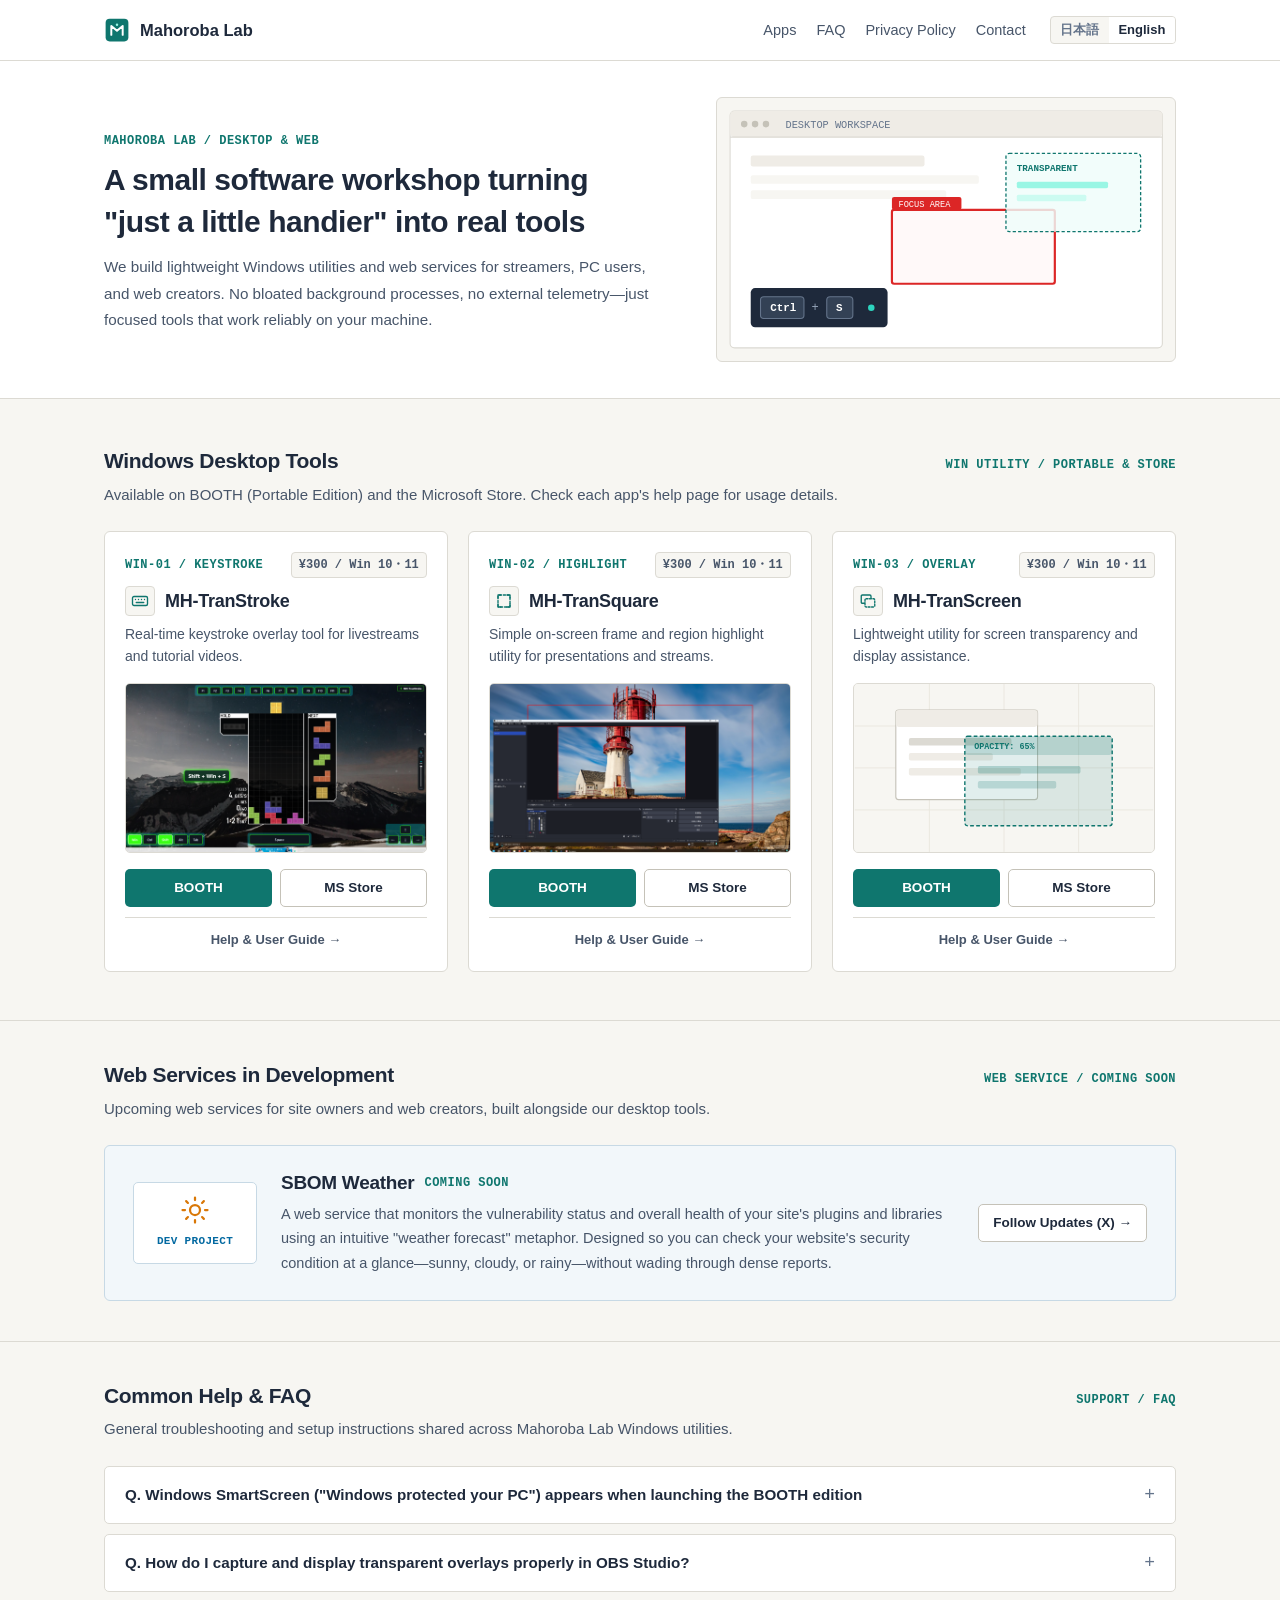
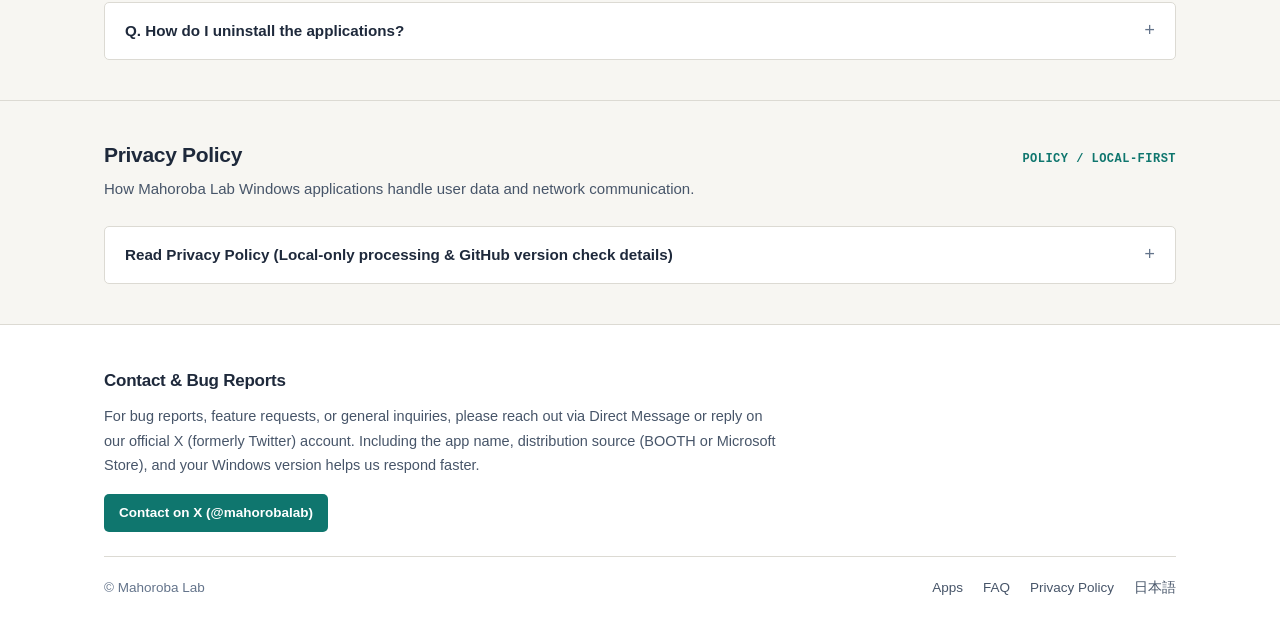
==== commit e97956d9: "feat: add English and Japanese help pages and assets for MH-TranScreen, MH-TranSquare, and MH-TranSt" ====
--- a/en/index.html
+++ b/en/index.html
@@ -93,7 +93,7 @@
         </div>
 
         <div class="apps-grid">
-          <!-- MHTranStroke -->
+          <!-- MH-TranStroke -->
           <article class="card">
             <div class="app-card-header">
               <div class="app-meta-row">
@@ -107,28 +107,12 @@
                     <path d="M6 10h.01M10 10h.01M14 10h.01M18 10h.01M7 14h10"/>
                   </svg>
                 </span>
-                <h3 class="app-name">MHTranStroke</h3>
+                <h3 class="app-name">MH-TranStroke</h3>
               </div>
               <p class="app-tagline">Real-time keystroke overlay tool for livestreams and tutorial videos.</p>
             </div>
-            <div class="screenshot-frame" aria-label="MHTranStroke UI preview">
-              <svg viewBox="0 0 320 180" fill="none" xmlns="http://www.w3.org/2000/svg">
-                <rect width="320" height="180" fill="#F7F6F2"/>
-                <path d="M0 45H320M0 90H320M0 135H320M80 0V180M160 0V180M240 0V180" stroke="#EAE7DF" stroke-width="1"/>
-                <rect x="38" y="62" width="66" height="38" rx="4" fill="#FFFFFF" stroke="#C5C2B8" stroke-width="1.5"/>
-                <rect x="42" y="65" width="58" height="30" rx="2.5" fill="#F7F6F2"/>
-                <text x="56" y="84" fill="#1E293B" font-family="Consolas, monospace" font-size="13" font-weight="bold">Ctrl</text>
-                <text x="112" y="85" fill="#64748B" font-family="Consolas, monospace" font-size="14" font-weight="bold">+</text>
-                <rect x="130" y="62" width="66" height="38" rx="4" fill="#FFFFFF" stroke="#C5C2B8" stroke-width="1.5"/>
-                <rect x="134" y="65" width="58" height="30" rx="2.5" fill="#F7F6F2"/>
-                <text x="144" y="84" fill="#1E293B" font-family="Consolas, monospace" font-size="13" font-weight="bold">Shift</text>
-                <text x="204" y="85" fill="#64748B" font-family="Consolas, monospace" font-size="14" font-weight="bold">+</text>
-                <rect x="222" y="62" width="54" height="38" rx="4" fill="#0F766E" stroke="#115E59" stroke-width="1.5"/>
-                <text x="244" y="85" fill="#FFFFFF" font-family="Consolas, monospace" font-size="14" font-weight="bold">S</text>
-                <rect x="38" y="114" width="238" height="18" rx="3" fill="#EFECE6"/>
-                <circle cx="50" cy="123" r="3" fill="#0F766E"/>
-                <text x="60" y="126.5" fill="#475569" font-family="Consolas, monospace" font-size="9.5">REAL-TIME KEYSTROKE OVERLAY</text>
-              </svg>
+            <div class="screenshot-frame">
+              <img src="../assets/images/mhtranstrork.png" alt="MH-TranStroke screenshot" loading="lazy">
             </div>
             <div class="card-actions">
               <div class="btn-pair">
@@ -139,7 +123,7 @@
             </div>
           </article>
 
-          <!-- MHTranSquare -->
+          <!-- MH-TranSquare -->
           <article class="card">
             <div class="app-card-header">
               <div class="app-meta-row">
@@ -153,26 +137,12 @@
                     <path d="M4 8V4h4M16 4h4v4M4 16v4h4M16 20h4v-4"/>
                   </svg>
                 </span>
-                <h3 class="app-name">MHTranSquare</h3>
+                <h3 class="app-name">MH-TranSquare</h3>
               </div>
               <p class="app-tagline">Simple on-screen frame and region highlight utility for presentations and streams.</p>
             </div>
-            <div class="screenshot-frame" aria-label="MHTranSquare UI preview">
-              <svg viewBox="0 0 320 180" fill="none" xmlns="http://www.w3.org/2000/svg">
-                <rect width="320" height="180" fill="#F7F6F2"/>
-                <path d="M0 45H320M0 90H320M0 135H320M80 0V180M160 0V180M240 0V180" stroke="#EAE7DF" stroke-width="1"/>
-                <rect x="34" y="24" width="252" height="132" rx="4" fill="#FFFFFF" stroke="#DCDAD3"/>
-                <rect x="48" y="38" width="90" height="10" rx="2" fill="#EFECE6"/>
-                <rect x="48" y="56" width="140" height="8" rx="2" fill="#F7F6F2"/>
-                <rect x="48" y="70" width="110" height="8" rx="2" fill="#F7F6F2"/>
-                <rect x="116" y="78" width="148" height="64" rx="2" fill="#FEF2F2" fill-opacity="0.55" stroke="#DC2626" stroke-width="2.5"/>
-                <rect x="112" y="74" width="7" height="7" fill="#FFFFFF" stroke="#DC2626" stroke-width="1.5"/>
-                <rect x="260" y="74" width="7" height="7" fill="#FFFFFF" stroke="#DC2626" stroke-width="1.5"/>
-                <rect x="112" y="138" width="7" height="7" fill="#FFFFFF" stroke="#DC2626" stroke-width="1.5"/>
-                <rect x="260" y="138" width="7" height="7" fill="#FFFFFF" stroke="#DC2626" stroke-width="1.5"/>
-                <rect x="116" y="64" width="74" height="14" rx="2" fill="#DC2626"/>
-                <text x="122" y="74" fill="#FFFFFF" font-family="Consolas, monospace" font-size="8.5" font-weight="bold">TARGET REGION</text>
-              </svg>
+            <div class="screenshot-frame">
+              <img src="../assets/images/mhtransquare.png" alt="MH-TranSquare screenshot" loading="lazy">
             </div>
             <div class="card-actions">
               <div class="btn-pair">
@@ -183,7 +153,7 @@
             </div>
           </article>
 
-          <!-- MHTranScreen -->
+          <!-- MH-TranScreen -->
           <article class="card">
             <div class="app-card-header">
               <div class="app-meta-row">
@@ -197,11 +167,11 @@
                     <rect x="8" y="9" width="13" height="11" rx="1.5" fill="#F7F6F2" stroke-dasharray="2.5 2"/>
                   </svg>
                 </span>
-                <h3 class="app-name">MHTranScreen</h3>
+                <h3 class="app-name">MH-TranScreen</h3>
               </div>
               <p class="app-tagline">Lightweight utility for screen transparency and display assistance.</p>
             </div>
-            <div class="screenshot-frame" aria-label="MHTranScreen UI preview">
+            <div class="screenshot-frame" aria-label="MH-TranScreen UI preview">
               <svg viewBox="0 0 320 180" fill="none" xmlns="http://www.w3.org/2000/svg">
                 <rect width="320" height="180" fill="#F7F6F2"/>
                 <path d="M0 45H320M0 90H320M0 135H320M80 0V180M160 0V180M240 0V180" stroke="#EAE7DF" stroke-width="1"/>
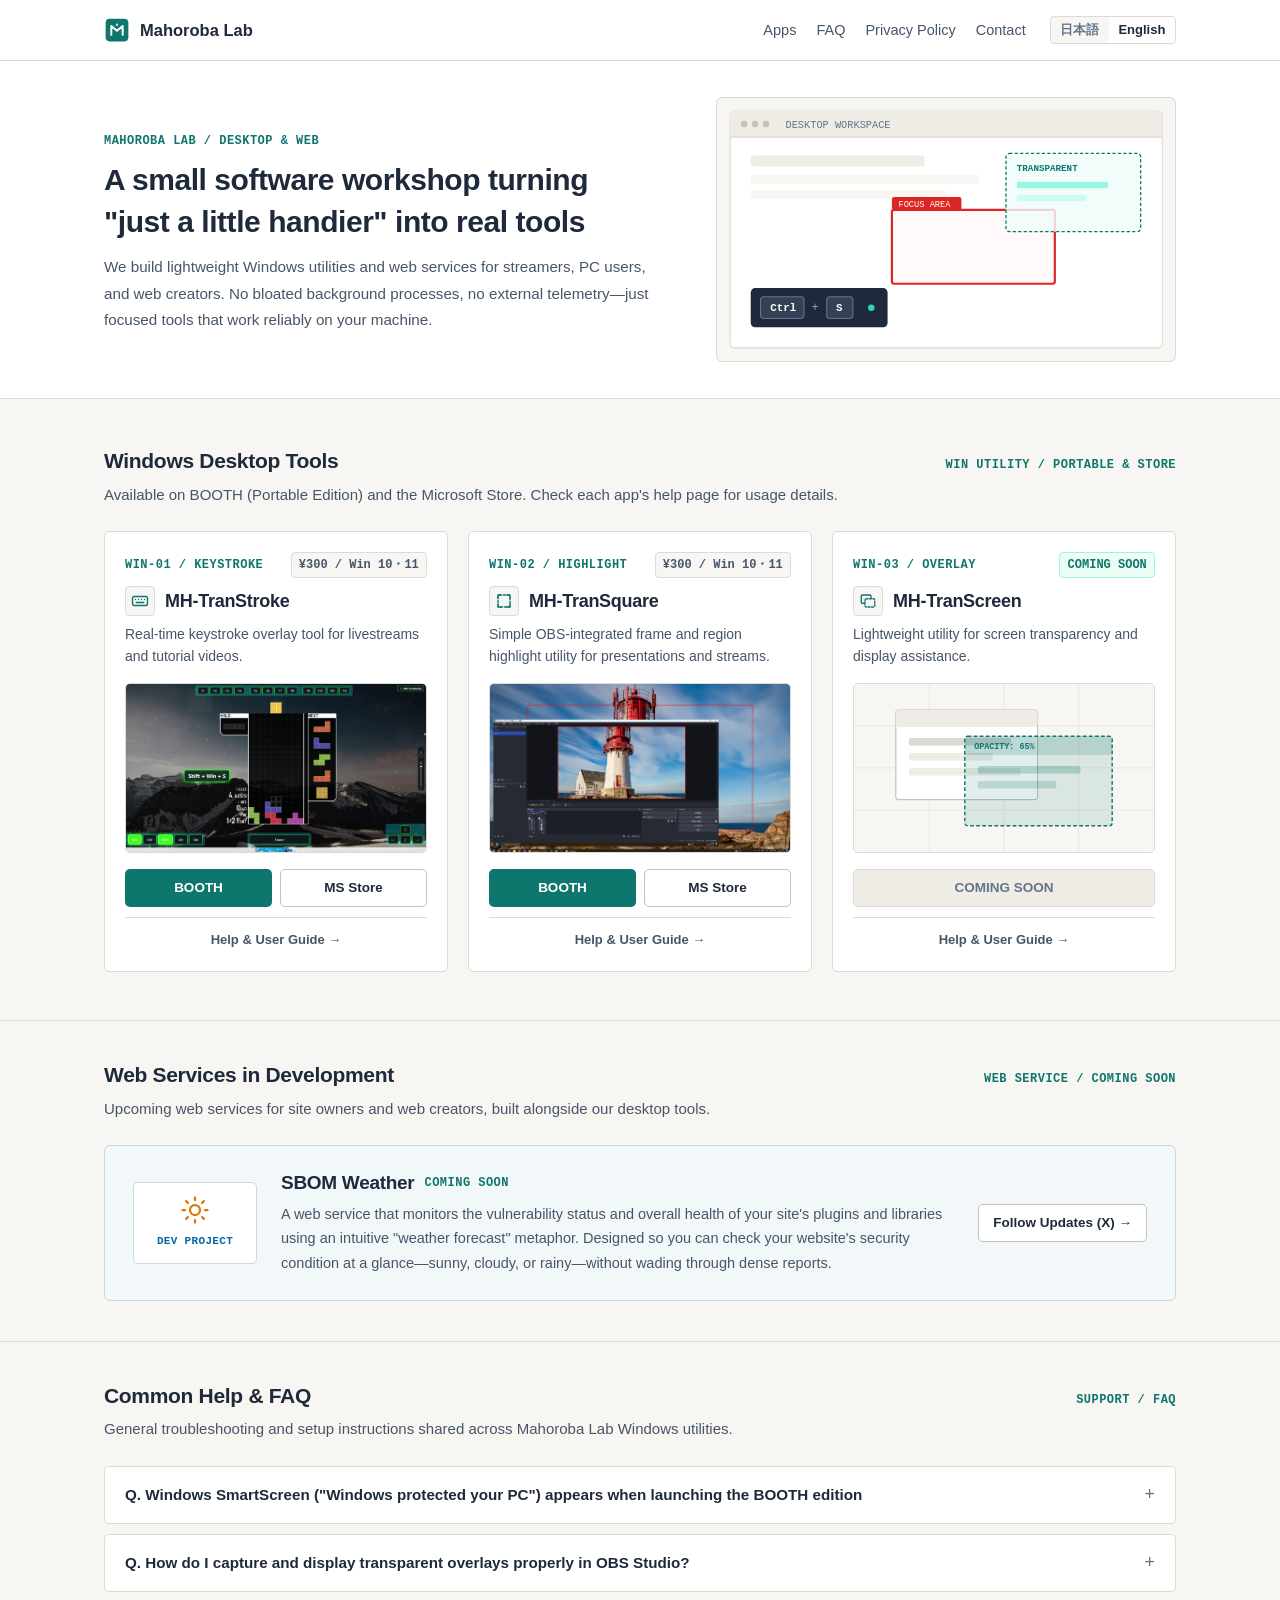
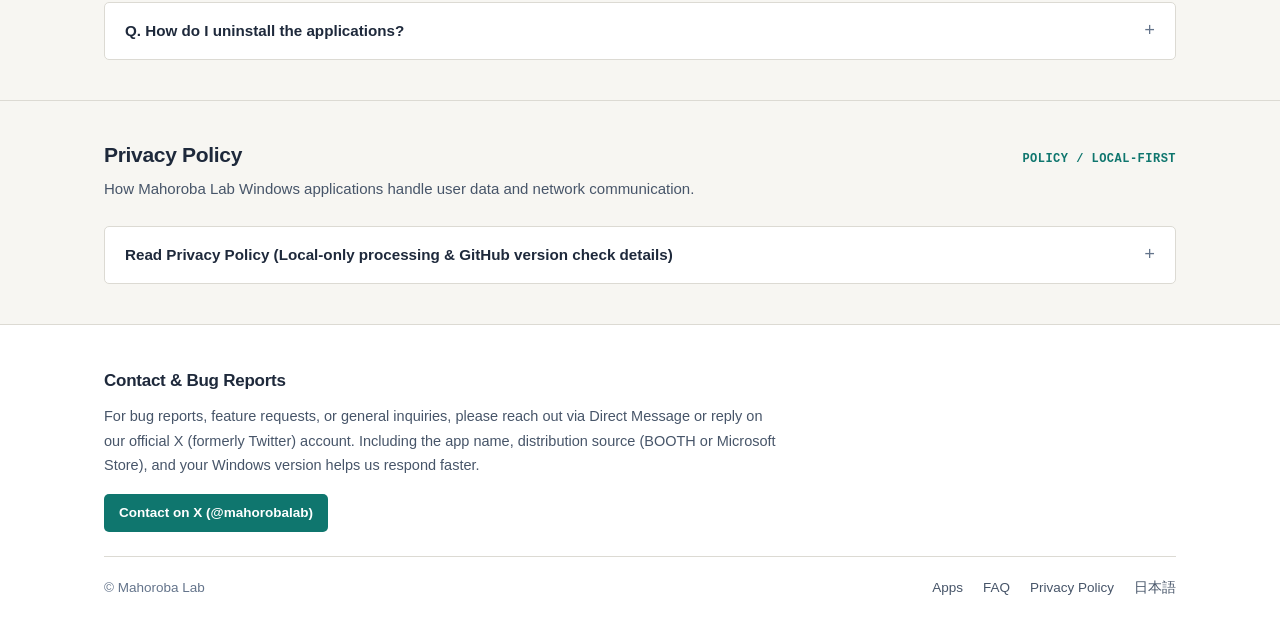
==== commit 8391cd74: "feat: add portal catalog and tool detail pages for mhtrans apps" ====
--- a/en/index.html
+++ b/en/index.html
@@ -139,7 +139,7 @@
                 </span>
                 <h3 class="app-name">MH-TranSquare</h3>
               </div>
-              <p class="app-tagline">Simple on-screen frame and region highlight utility for presentations and streams.</p>
+              <p class="app-tagline">Simple OBS-integrated frame and region highlight utility for presentations and streams.</p>
             </div>
             <div class="screenshot-frame">
               <img src="../assets/images/mhtransquare.png" alt="MH-TranSquare screenshot" loading="lazy">
@@ -158,7 +158,7 @@
             <div class="app-card-header">
               <div class="app-meta-row">
                 <span class="mono-label">WIN-03 / OVERLAY</span>
-                <span class="app-price-tag">¥300 / Win 10・11</span>
+                <span class="app-price-tag is-soon">COMING SOON</span>
               </div>
               <div class="app-title-row">
                 <span class="app-icon-box" aria-hidden="true">
@@ -188,10 +188,7 @@
               </svg>
             </div>
             <div class="card-actions">
-              <div class="btn-pair">
-                <a href="https://mahorobalab.booth.pm/items/9150259" target="_blank" rel="noopener noreferrer" class="btn btn-primary">BOOTH</a>
-                <a href="https://apps.microsoft.com/detail/9ND15SXK505D" target="_blank" rel="noopener noreferrer" class="btn btn-secondary">MS Store</a>
-              </div>
+              <span class="btn btn-disabled" aria-disabled="true">COMING SOON</span>
               <a href="apps/mhtranscreen.html" class="card-help-link">Help &amp; User Guide →</a>
             </div>
           </article>
--- a/assets/css/style.css
+++ b/assets/css/style.css
@@ -356,6 +356,12 @@
   white-space: nowrap;
 }
 
+.app-price-tag.is-soon {
+  color: var(--accent);
+  background-color: var(--accent-soft);
+  border-color: var(--accent-border);
+}
+
 .app-title-row {
   display: flex;
   align-items: center;
@@ -474,6 +480,14 @@
   border-color: var(--text-muted);
 }
 
+.btn-disabled {
+  background-color: var(--bg-subtle);
+  color: var(--text-muted);
+  border-color: var(--border);
+  cursor: default;
+  pointer-events: none;
+}
+
 .card-help-link {
   display: inline-flex;
   align-items: center;
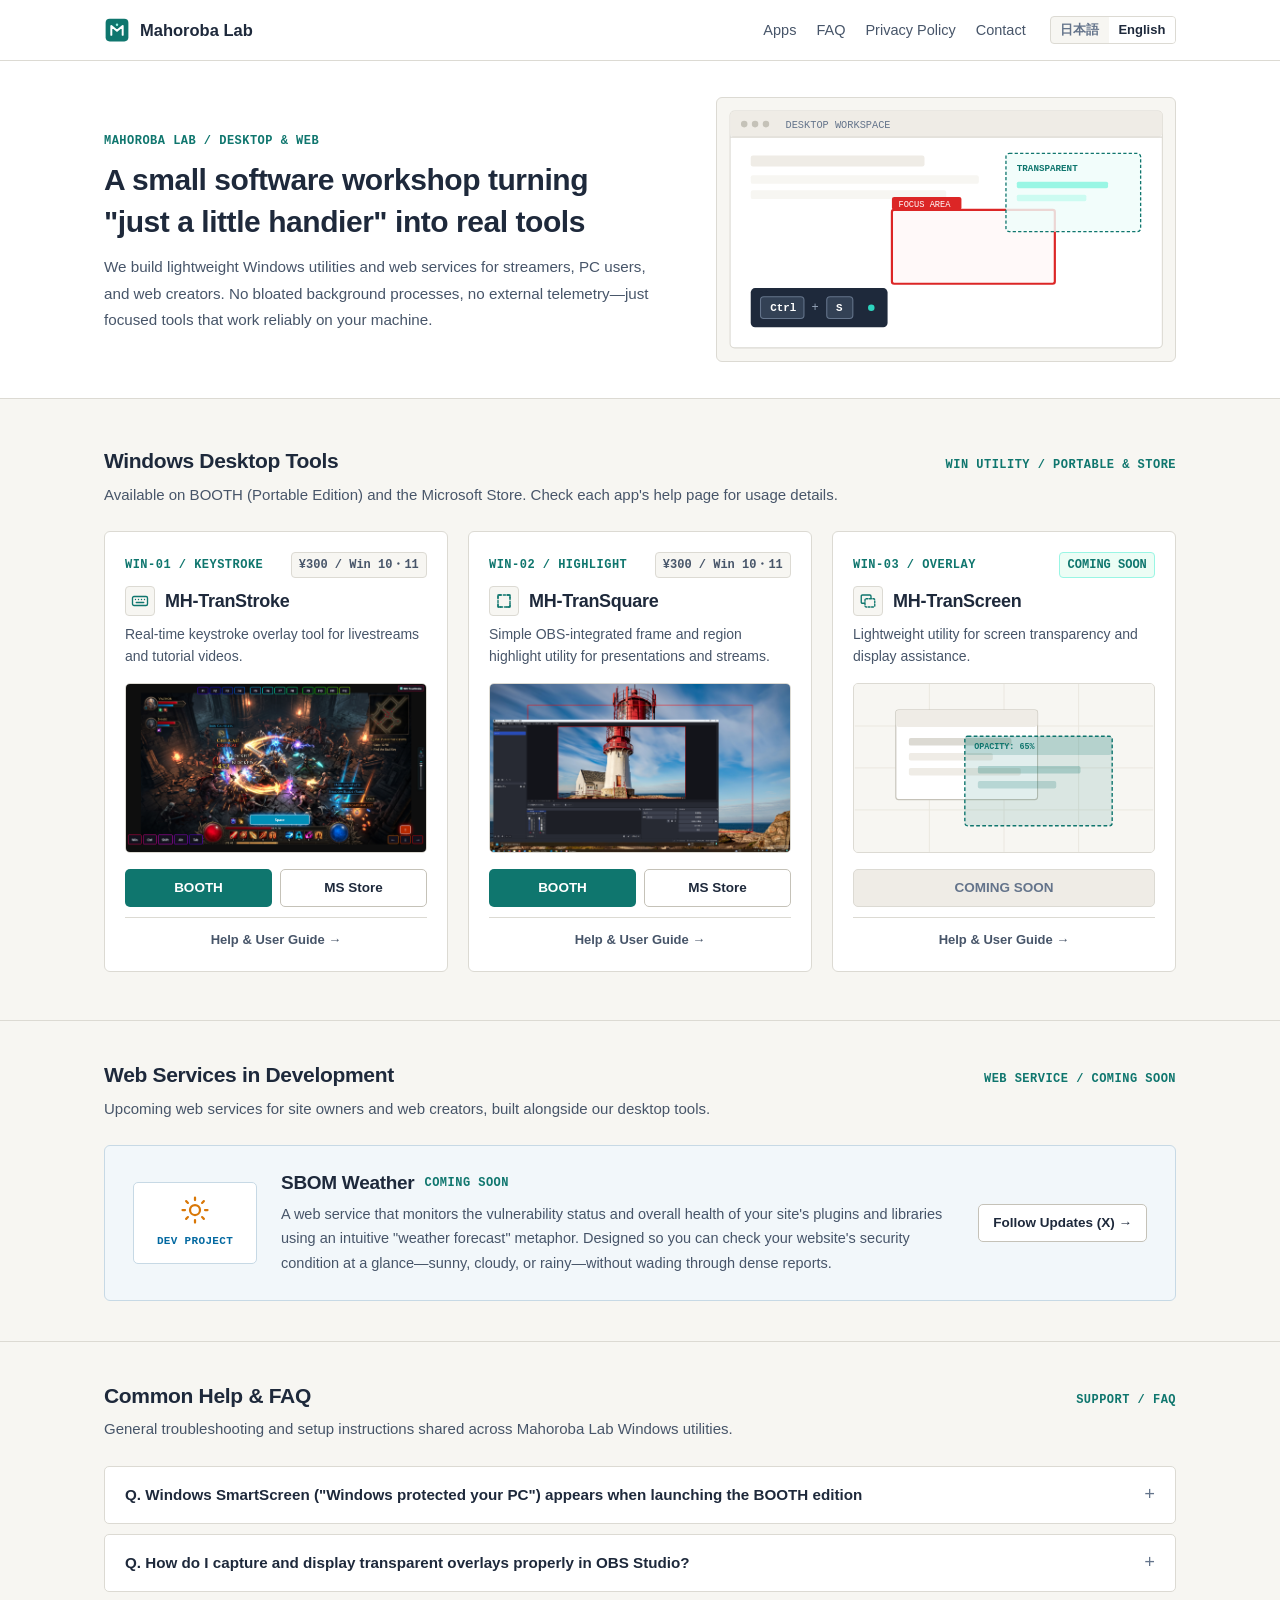
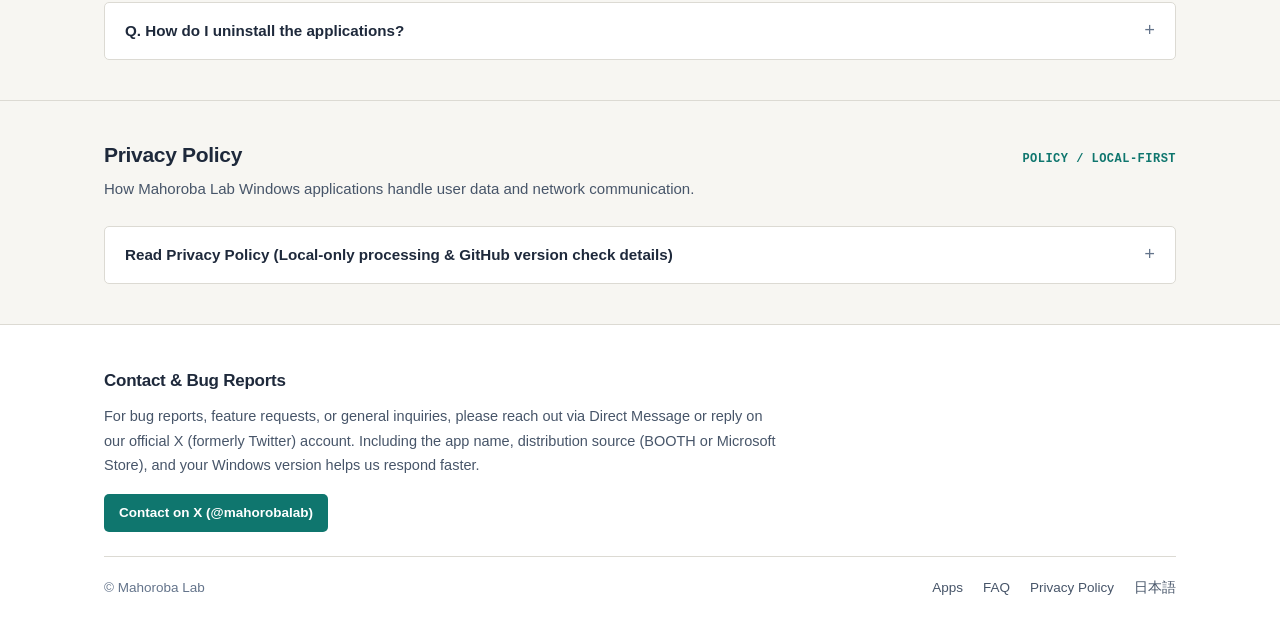
==== commit 981ffe53: "feat: add MH-TranStroke documentation pages and app entries for English and Japanese portals" ====
--- a/en/index.html
+++ b/en/index.html
@@ -112,7 +112,7 @@
               <p class="app-tagline">Real-time keystroke overlay tool for livestreams and tutorial videos.</p>
             </div>
             <div class="screenshot-frame">
-              <img src="../assets/images/mhtranstrork.png" alt="MH-TranStroke screenshot" loading="lazy">
+              <img src="../assets/images/mhtranstrorke.png" alt="MH-TranStroke screenshot" loading="lazy">
             </div>
             <div class="card-actions">
               <div class="btn-pair">
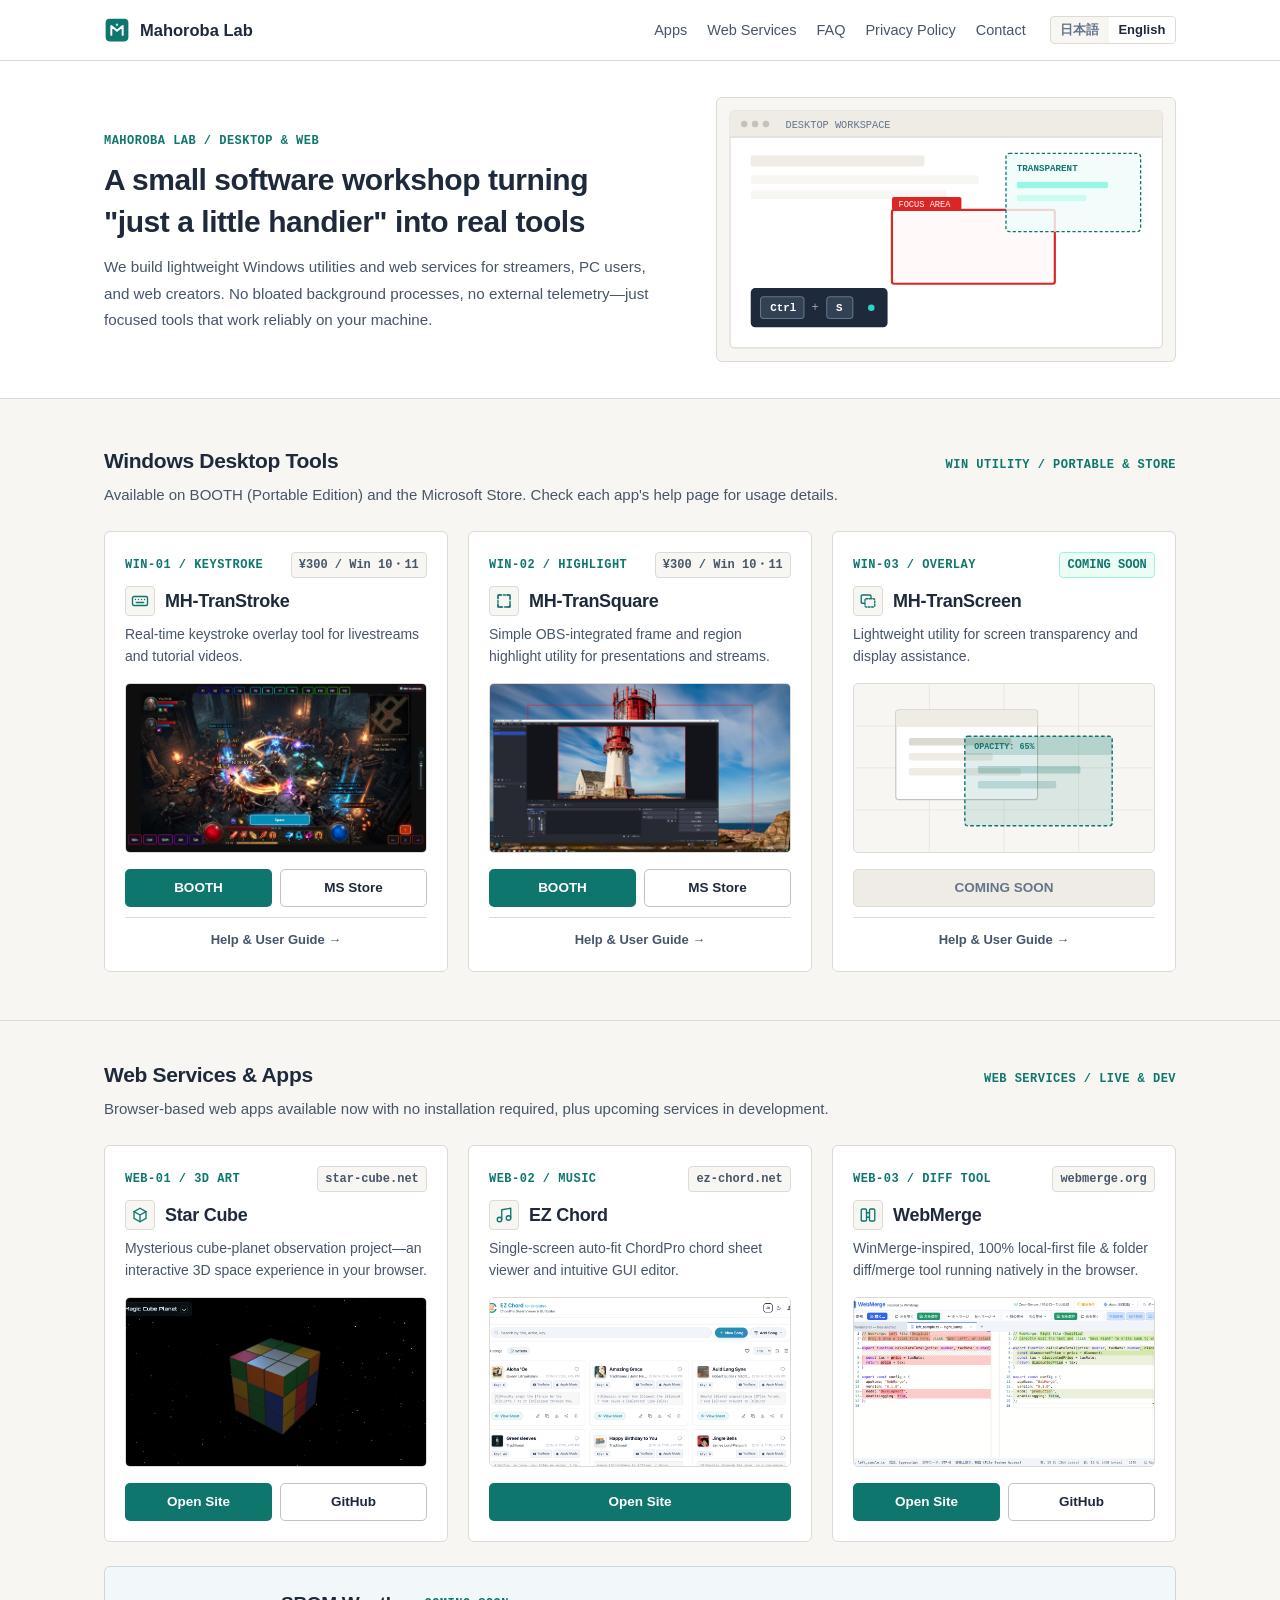
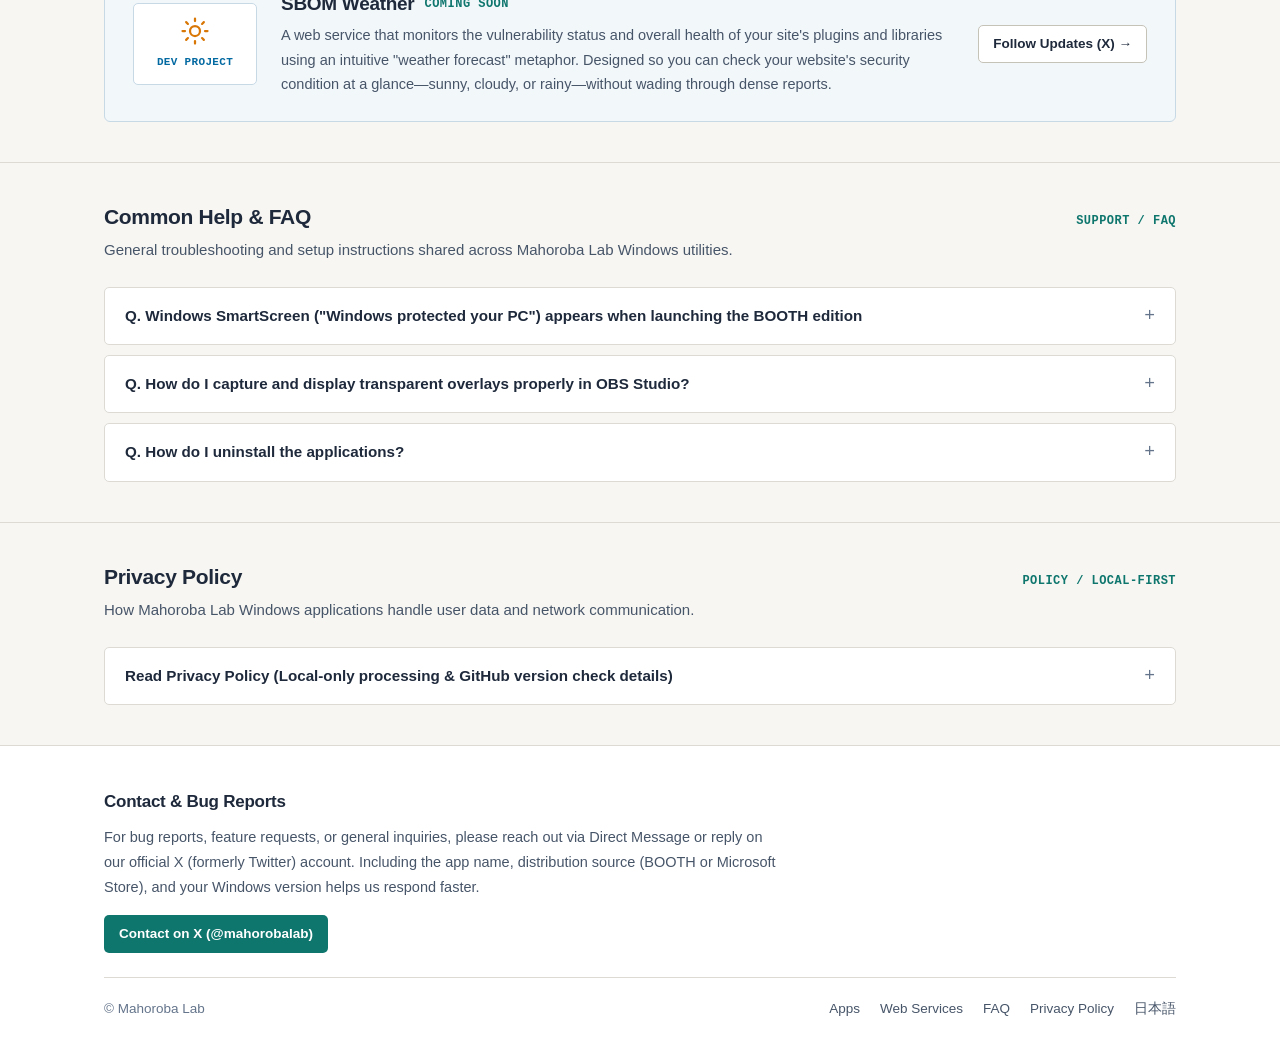
==== commit d5e85c73: "feat: add released web services and update MH-TranSquare BOOTH URL" ====
--- a/en/index.html
+++ b/en/index.html
@@ -21,6 +21,7 @@
       <div class="header-right">
         <nav class="site-nav" aria-label="Main navigation">
           <a href="#apps">Apps</a>
+          <a href="#web-services">Web Services</a>
           <a href="#faq">FAQ</a>
           <a href="#privacy">Privacy Policy</a>
           <a href="#contact">Contact</a>
@@ -146,7 +147,7 @@
             </div>
             <div class="card-actions">
               <div class="btn-pair">
-                <a href="https://mahorobalab.booth.pm/items/9150044" target="_blank" rel="noopener noreferrer" class="btn btn-primary">BOOTH</a>
+                <a href="https://mahorobalab.booth.pm/items/9150259" target="_blank" rel="noopener noreferrer" class="btn btn-primary">BOOTH</a>
                 <a href="https://apps.microsoft.com/detail/9MWCC31HVM4F" target="_blank" rel="noopener noreferrer" class="btn btn-secondary">MS Store</a>
               </div>
               <a href="apps/mhtransquare.html" class="card-help-link">Help &amp; User Guide →</a>
@@ -196,15 +197,103 @@
       </div>
     </section>
 
-    <!-- Web Service in Development (Horizontal Banner Card) -->
+    <!-- Web Services & Apps -->
     <section id="web-services" class="section section-compact section-divider">
       <div class="container">
         <div class="section-header">
           <div class="section-header-row">
-            <h2 class="section-title">Web Services in Development</h2>
-            <span class="mono-label">WEB SERVICE / COMING SOON</span>
-          </div>
-          <p class="section-desc">Upcoming web services for site owners and web creators, built alongside our desktop tools.</p>
+            <h2 class="section-title">Web Services &amp; Apps</h2>
+            <span class="mono-label">WEB SERVICES / LIVE &amp; DEV</span>
+          </div>
+          <p class="section-desc">Browser-based web apps available now with no installation required, plus upcoming services in development.</p>
+        </div>
+
+        <div class="apps-grid">
+          <!-- Star Cube -->
+          <article class="card">
+            <div class="app-card-header">
+              <div class="app-meta-row">
+                <span class="mono-label">WEB-01 / 3D ART</span>
+                <span class="app-price-tag">star-cube.net</span>
+              </div>
+              <div class="app-title-row">
+                <span class="app-icon-box" aria-hidden="true">
+                  <svg viewBox="0 0 24 24" fill="none" stroke="currentColor" stroke-width="1.8" stroke-linecap="round" stroke-linejoin="round">
+                    <path d="M12 3l8 4.5v9L12 21l-8-4.5v-9L12 3z"/>
+                    <path d="M12 12l8-4.5M12 12v9M12 12L4 7.5"/>
+                  </svg>
+                </span>
+                <h3 class="app-name">Star Cube</h3>
+              </div>
+              <p class="app-tagline">Mysterious cube-planet observation project—an interactive 3D space experience in your browser.</p>
+            </div>
+            <div class="screenshot-frame">
+              <img src="../assets/images/star-cube_ogp.png" alt="Star Cube screenshot" loading="lazy">
+            </div>
+            <div class="card-actions">
+              <div class="btn-pair">
+                <a href="https://star-cube.net/" target="_blank" rel="noopener noreferrer" class="btn btn-primary">Open Site</a>
+                <a href="https://github.com/bjcrobot/star-cube" target="_blank" rel="noopener noreferrer" class="btn btn-secondary">GitHub</a>
+              </div>
+            </div>
+          </article>
+
+          <!-- EZ Chord -->
+          <article class="card">
+            <div class="app-card-header">
+              <div class="app-meta-row">
+                <span class="mono-label">WEB-02 / MUSIC</span>
+                <span class="app-price-tag">ez-chord.net</span>
+              </div>
+              <div class="app-title-row">
+                <span class="app-icon-box" aria-hidden="true">
+                  <svg viewBox="0 0 24 24" fill="none" stroke="currentColor" stroke-width="1.8" stroke-linecap="round" stroke-linejoin="round">
+                    <path d="M9 18V5l12-2v13"/>
+                    <circle cx="6" cy="18" r="3"/>
+                    <circle cx="18" cy="16" r="3"/>
+                  </svg>
+                </span>
+                <h3 class="app-name">EZ Chord</h3>
+              </div>
+              <p class="app-tagline">Single-screen auto-fit ChordPro chord sheet viewer and intuitive GUI editor.</p>
+            </div>
+            <div class="screenshot-frame">
+              <img src="../assets/images/ez-chord_ogp_en.png" alt="EZ Chord screenshot" loading="lazy">
+            </div>
+            <div class="card-actions">
+              <a href="https://ez-chord.net/" target="_blank" rel="noopener noreferrer" class="btn btn-primary">Open Site</a>
+            </div>
+          </article>
+
+          <!-- WebMerge -->
+          <article class="card">
+            <div class="app-card-header">
+              <div class="app-meta-row">
+                <span class="mono-label">WEB-03 / DIFF TOOL</span>
+                <span class="app-price-tag">webmerge.org</span>
+              </div>
+              <div class="app-title-row">
+                <span class="app-icon-box" aria-hidden="true">
+                  <svg viewBox="0 0 24 24" fill="none" stroke="currentColor" stroke-width="1.8" stroke-linecap="round" stroke-linejoin="round">
+                    <rect x="3" y="4" width="7" height="16" rx="1.5"/>
+                    <rect x="14" y="4" width="7" height="16" rx="1.5"/>
+                    <path d="M10 9h4M10 15h4"/>
+                  </svg>
+                </span>
+                <h3 class="app-name">WebMerge</h3>
+              </div>
+              <p class="app-tagline">WinMerge-inspired, 100% local-first file &amp; folder diff/merge tool running natively in the browser.</p>
+            </div>
+            <div class="screenshot-frame">
+              <img src="../assets/images/webmerge_ogp.png" alt="WebMerge screenshot" loading="lazy">
+            </div>
+            <div class="card-actions">
+              <div class="btn-pair">
+                <a href="https://webmerge.org/" target="_blank" rel="noopener noreferrer" class="btn btn-primary">Open Site</a>
+                <a href="https://github.com/mahorobalab/web-merge" target="_blank" rel="noopener noreferrer" class="btn btn-secondary">GitHub</a>
+              </div>
+            </div>
+          </article>
         </div>
 
         <article class="weather-banner">
@@ -357,6 +446,7 @@
         <p>© Mahoroba Lab</p>
         <div class="footer-links">
           <a href="#apps">Apps</a>
+          <a href="#web-services">Web Services</a>
           <a href="#faq">FAQ</a>
           <a href="#privacy">Privacy Policy</a>
           <a href="../index.html" lang="ja">日本語</a>
--- a/assets/css/style.css
+++ b/assets/css/style.css
@@ -507,6 +507,10 @@
 }
 
 /* SBOM Weather Horizontal Banner Card */
+.apps-grid + .weather-banner {
+  margin-top: 1.5rem;
+}
+
 .weather-banner {
   background-color: var(--bg-weather);
   border: 1px solid var(--border-weather);
